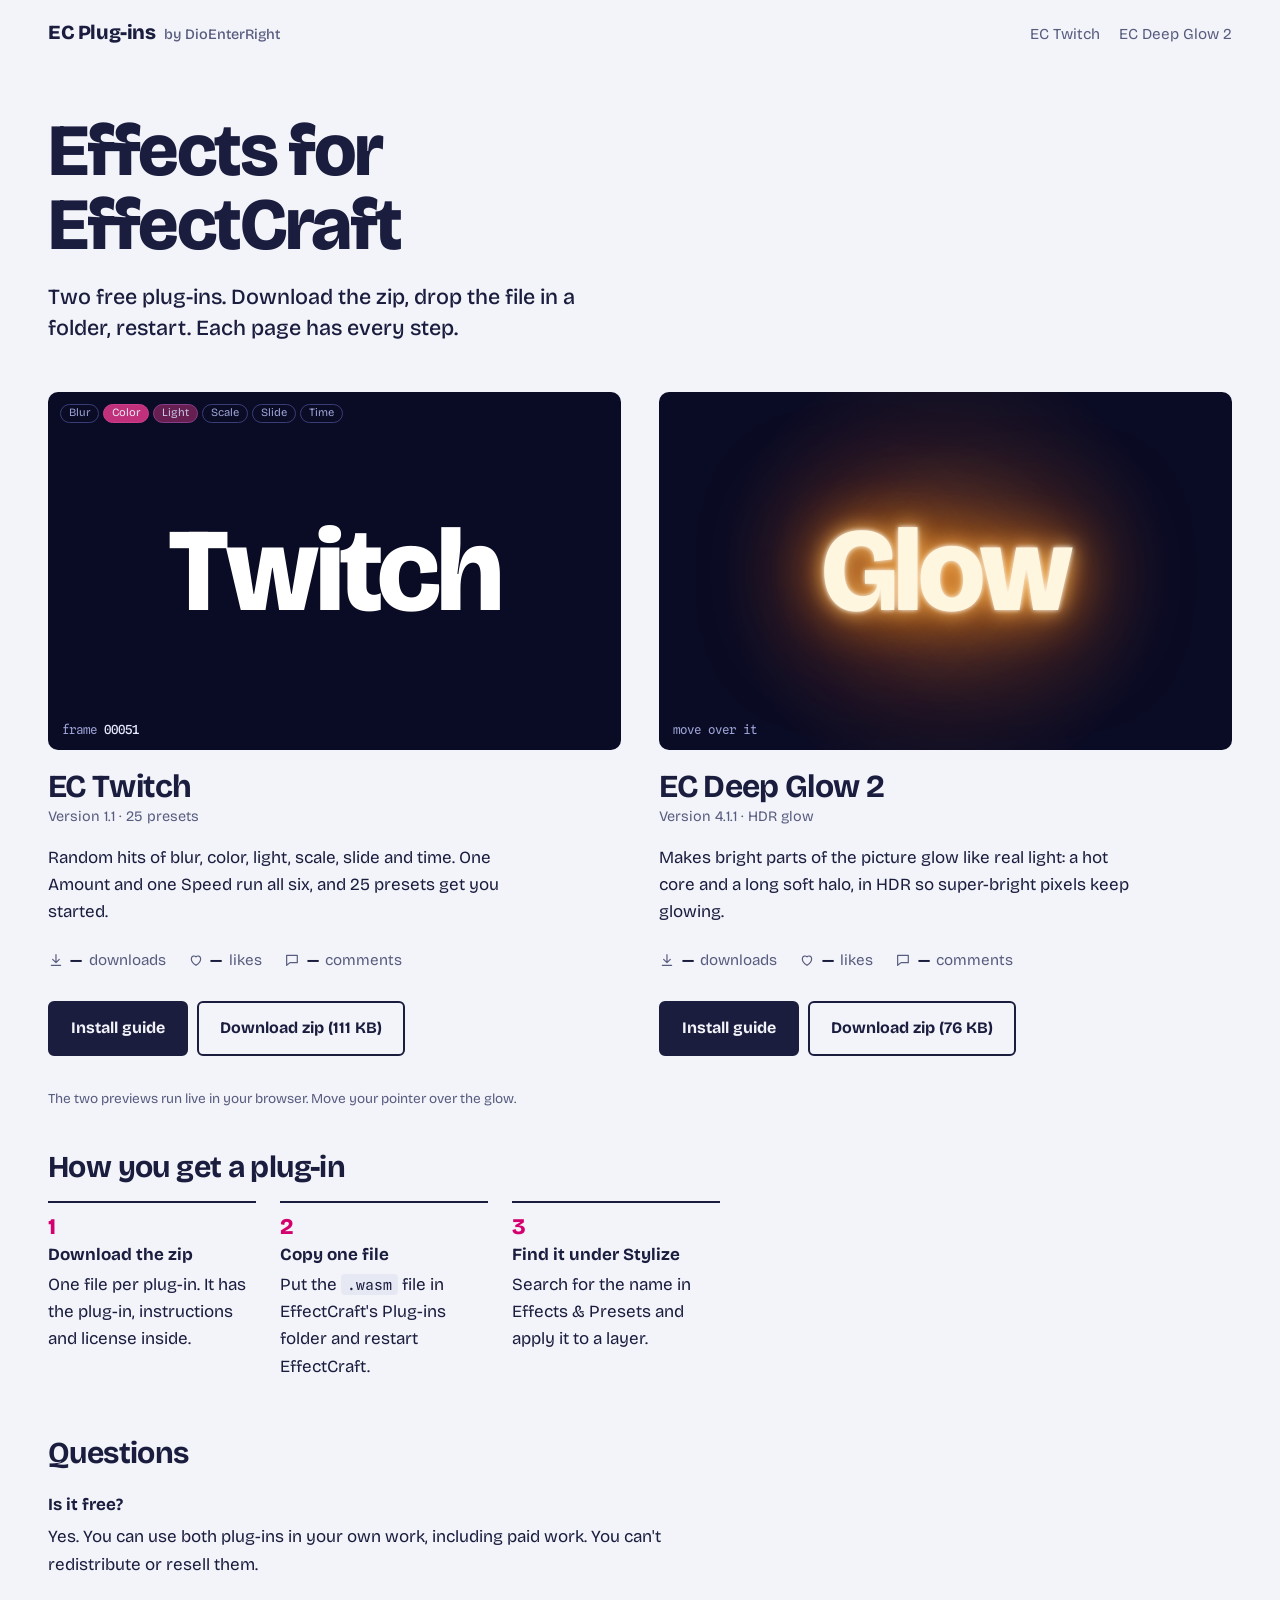
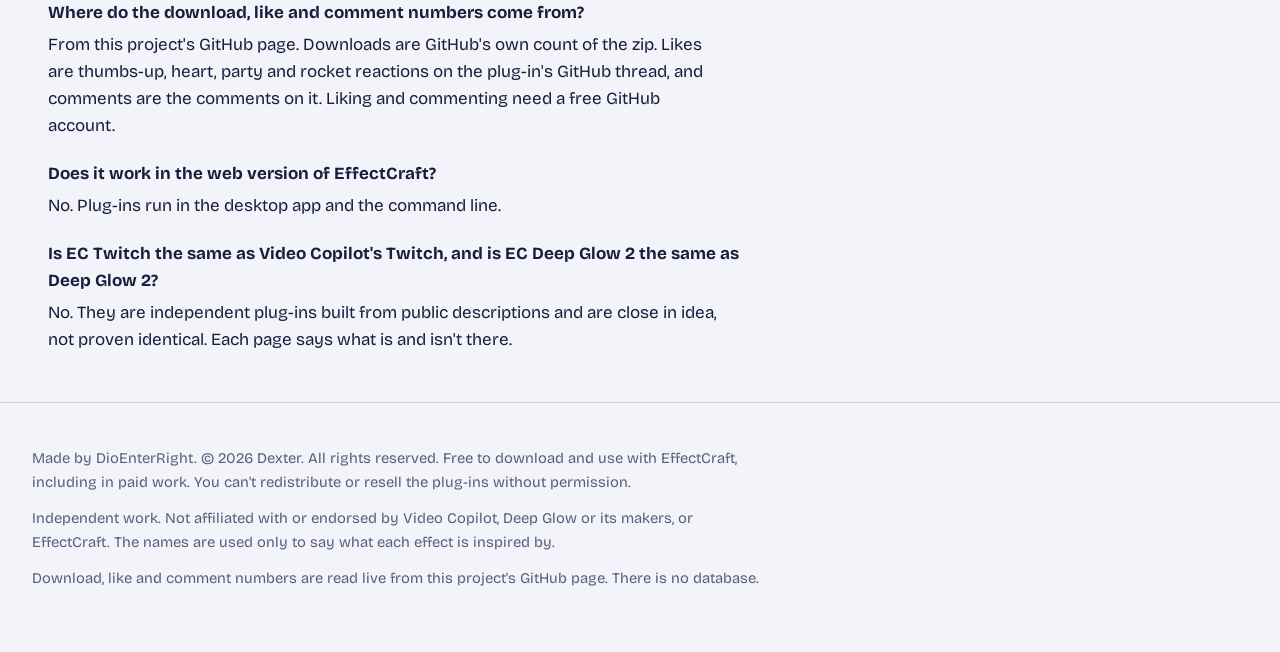
==== index.html @ 31877b40 "Change author name" ====
<!doctype html>
<html lang="en">
<head>
<meta charset="utf-8">
<meta name="viewport" content="width=device-width, initial-scale=1">
<title>EC Plug-ins: free effects for EffectCraft</title>
<meta name="description" content="Free EffectCraft plug-ins by DioEnterRight: EC Twitch (random twitch effects with 25 presets) and EC Deep Glow 2 (HDR glow). Download, install guide, likes and comments.">
<meta name="color-scheme" content="light dark">
<link rel="icon" href="data:image/svg+xml,%3Csvg xmlns='http://www.w3.org/2000/svg' viewBox='0 0 32 32'%3E%3Crect width='32' height='32' rx='6' fill='%231B1D3F'/%3E%3Ccircle cx='16' cy='16' r='9' fill='%23FFB347' opacity='.35'/%3E%3Ccircle cx='16' cy='16' r='4.5' fill='%23FFF6E0'/%3E%3C/svg%3E">
<link rel="preconnect" href="https://fonts.googleapis.com">
<link rel="preconnect" href="https://fonts.gstatic.com" crossorigin>
<link rel="stylesheet" href="https://fonts.googleapis.com/css2?family=Bricolage+Grotesque:opsz,wdth,wght@12..96,75..100,400..800&family=Spline+Sans+Mono:wght@400;500&display=swap">
<link rel="stylesheet" href="assets/store.css">
</head>
<body>
<a class="skip" href="#main">Skip to the content</a>
<header class="bar">
  <a class="brand" href="./">EC Plug-ins<small>by DioEnterRight</small></a>
  <nav aria-label="Plug-ins"><a href="twitch/">EC Twitch</a><a href="deep-glow-2/">EC Deep Glow 2</a></nav>
</header>
<main id="main">
<div class="intro">
  <h1>Effects for EffectCraft</h1>
  <p>Two free plug-ins. Download the zip, drop the file in a folder, restart. Each page has every step.</p>
</div>
<div class="shelf">
<article class="tile" data-accent="twitch">
  <a class="stage" data-live="twitch" href="twitch/" aria-label="Open the EC Twitch page">
    <p class="word" aria-hidden="true"><span>Twitch</span></p>
    <ul class="pills" aria-hidden="true"><li>Blur</li><li>Color</li><li>Light</li><li>Scale</li><li>Slide</li><li>Time</li></ul>
    <p class="cap" aria-hidden="true">frame <b data-frame>00000</b></p>
  </a>
  <div>
    <h2><a href="twitch/">EC Twitch</a></h2>
    <p class="meta">Version 1.1 · 25 presets</p>
  </div>
  <p class="tag">Random hits of blur, color, light, scale, slide and time. One Amount and one Speed run all six, and 25 presets get you started.</p>
  <ul class="stats" aria-label="EC Twitch numbers from GitHub"><li><svg viewBox="0 0 24 24" aria-hidden="true"><path d="M12 4v11M7 11l5 5 5-5M5 20h14"/></svg><b data-stat="downloads" data-product="twitch">—</b> downloads</li><li><svg viewBox="0 0 24 24" aria-hidden="true"><path d="M12 20s-7-4.4-7-10a4 4 0 0 1 7-2.6A4 4 0 0 1 19 10c0 5.6-7 10-7 10z"/></svg><b data-stat="likes" data-product="twitch">—</b> likes</li><li><svg viewBox="0 0 24 24" aria-hidden="true"><path d="M4 5h16v11H9l-5 4z"/></svg><b data-stat="comments" data-product="twitch">—</b> comments</li></ul>
  <div class="row">
    <a class="btn" href="twitch/">Install guide</a>
    <a class="btn ghost" data-dl="twitch" href="downloads/EC_Twitch_v1.1.zip" download>Download zip (111 KB)</a>
  </div>
</article>
<article class="tile" data-accent="dg">
  <a class="stage glow" data-live="glow" href="deep-glow-2/" aria-label="Open the EC Deep Glow 2 page">
    <p class="word" aria-hidden="true"><span>Glow</span></p>
    <p class="cap" aria-hidden="true">move over it</p>
  </a>
  <div>
    <h2><a href="deep-glow-2/">EC Deep Glow 2</a></h2>
    <p class="meta">Version 4.1.1 · HDR glow</p>
  </div>
  <p class="tag">Makes bright parts of the picture glow like real light: a hot core and a long soft halo, in HDR so super-bright pixels keep glowing.</p>
  <ul class="stats" aria-label="EC Deep Glow 2 numbers from GitHub"><li><svg viewBox="0 0 24 24" aria-hidden="true"><path d="M12 4v11M7 11l5 5 5-5M5 20h14"/></svg><b data-stat="downloads" data-product="deep-glow-2">—</b> downloads</li><li><svg viewBox="0 0 24 24" aria-hidden="true"><path d="M12 20s-7-4.4-7-10a4 4 0 0 1 7-2.6A4 4 0 0 1 19 10c0 5.6-7 10-7 10z"/></svg><b data-stat="likes" data-product="deep-glow-2">—</b> likes</li><li><svg viewBox="0 0 24 24" aria-hidden="true"><path d="M4 5h16v11H9l-5 4z"/></svg><b data-stat="comments" data-product="deep-glow-2">—</b> comments</li></ul>
  <div class="row">
    <a class="btn" href="deep-glow-2/">Install guide</a>
    <a class="btn ghost" data-dl="deep-glow-2" href="downloads/EC_Deep_Glow_2_v4.1.1.zip" download>Download zip (76 KB)</a>
  </div>
</article>
</div>
<p class="meta" data-live-note style="max-width:76rem;margin:0 auto;padding:0 16px;color:var(--muted);font-size:.85rem">The two previews run live in your browser. Move your pointer over the glow.</p>

<section class="strip" aria-labelledby="how-h">
  <h2 id="how-h">How you get a plug-in</h2>
  <ol class="three">
    <li><b>Download the zip</b>One file per plug-in. It has the plug-in, instructions and license inside.</li>
    <li><b>Copy one file</b>Put the <code>.wasm</code> file in EffectCraft's Plug-ins folder and restart EffectCraft.</li>
    <li><b>Find it under Stylize</b>Search for the name in Effects &amp; Presets and apply it to a layer.</li>
  </ol>
</section>

<section class="faq" aria-labelledby="faq-h">
  <h2 id="faq-h">Questions</h2>
  <dl>
    <dt>Is it free?</dt>
    <dd>Yes. You can use both plug-ins in your own work, including paid work. You can't redistribute or resell them.</dd>
    <dt>Where do the download, like and comment numbers come from?</dt>
    <dd>From this project's GitHub page. Downloads are GitHub's own count of the zip. Likes are thumbs-up, heart, party and rocket reactions on the plug-in's GitHub thread, and comments are the comments on it. Liking and commenting need a free GitHub account.</dd>
    <dt>Does it work in the web version of EffectCraft?</dt>
    <dd>No. Plug-ins run in the desktop app and the command line.</dd>
    <dt>Is EC Twitch the same as Video Copilot's Twitch, and is EC Deep Glow 2 the same as Deep Glow 2?</dt>
    <dd>No. They are independent plug-ins built from public descriptions and are close in idea, not proven identical. Each page says what is and isn't there.</dd>
  </dl>
</section>
</main>
<footer>
  <div class="in">
    <p>Made by DioEnterRight. © 2026 Dexter. All rights reserved. Free to download and use with EffectCraft, including in paid work. You can't redistribute or resell the plug-ins without permission.</p>
    <p>Independent work. Not affiliated with or endorsed by Video Copilot, Deep Glow or its makers, or EffectCraft. The names are used only to say what each effect is inspired by.</p>
    <p>Download, like and comment numbers are read live from this project's GitHub page. There is no database.</p>
  </div>
</footer>
<script src="assets/config.js"></script>
<script src="assets/store.js"></script>
</body>
</html>
---- assets/store.css ----
:root{
  --paper:#F3F4F9; --panel:#E6E9F3; --ink:#1B1D3F; --muted:#585C7F; --line:#C9CEE3;
  --mag:#D4006F; --cyan:#0089C7; --amb:#A34700; --link:#0A5EA8; --btn-ink:#F3F4F9;
  --stage:#0A0B24; --stage-ink:#F6F7FF;
  --sans:"Bricolage Grotesque","Segoe UI Variable Display","Segoe UI",system-ui,-apple-system,"Helvetica Neue",Arial,sans-serif;
  --mono:"Spline Sans Mono",ui-monospace,"Cascadia Mono",Consolas,Menlo,monospace;
  color-scheme:light;
}
@media (prefers-color-scheme:dark){
  :root{--paper:#15173A; --panel:#1E2150; --ink:#E9EBFA; --muted:#A5AAD3; --line:#34386C;
    --mag:#FF5AA8; --cyan:#52C4FF; --amb:#FFB347; --link:#86D3FF; --btn-ink:#15173A; --stage:#090A20; color-scheme:dark;}
}
[data-accent=twitch]{--acc:var(--mag)}
[data-accent=dg]{--acc:var(--amb)}
*{box-sizing:border-box}
html{scroll-behavior:smooth;scroll-padding-top:4.5rem}
@media (prefers-reduced-motion:reduce){html{scroll-behavior:auto}}
body{margin:0;background:var(--paper);color:var(--ink);font-family:var(--sans);font-size:clamp(1rem,.96rem + .2vw,1.0625rem);line-height:1.6;-webkit-text-size-adjust:100%}
a{color:var(--link);text-underline-offset:.18em}
a:hover{color:var(--acc,var(--mag))}
:focus-visible{outline:3px solid var(--acc,var(--mag));outline-offset:3px;border-radius:3px}
.skip{position:absolute;left:1rem;top:-4rem;background:var(--ink);color:var(--paper);padding:.6rem 1rem;border-radius:6px;z-index:20}
.skip:focus{top:1rem}
code,.pn{font-family:var(--mono)}
code{font-size:.86em;background:var(--panel);padding:.12em .4em;border-radius:4px;overflow-wrap:anywhere}

/* top bar */
.bar{max-width:76rem;margin:0 auto;padding:1rem 16px;display:flex;align-items:baseline;justify-content:space-between;gap:1rem;flex-wrap:wrap}
.brand{font-weight:800;font-size:1.25rem;letter-spacing:-.02em;color:var(--ink);text-decoration:none}
.brand small{font-weight:500;font-size:.9rem;color:var(--muted);letter-spacing:0;margin-left:.5rem}
.bar nav{display:flex;gap:1.2rem;font-size:.95rem}
.bar nav a{color:var(--muted);text-decoration:none}
.bar nav a:hover{color:var(--ink)}
.bar nav a[aria-current=page]{color:var(--ink);font-weight:600}

/* buttons */
.btn{display:inline-block;background:var(--ink);color:var(--btn-ink);padding:.8rem 1.3rem;border-radius:6px;font-weight:700;text-decoration:none;font-size:1rem;border:2px solid var(--ink);text-align:center}
.btn:hover{background:var(--acc,var(--mag));border-color:var(--acc,var(--mag));color:#fff}
[data-accent=dg] .btn:hover{color:#1A1000}
.btn.ghost{background:transparent;color:var(--ink)}
.btn.ghost:hover{background:var(--panel);color:var(--ink);border-color:var(--ink)}
.btn.sm{padding:.45rem .9rem;font-size:.92rem}
.copy{font:inherit;font-size:.85rem;background:transparent;color:var(--link);border:1px solid var(--line);border-radius:6px;padding:.3rem .7rem;cursor:pointer;flex:none}
.copy:hover{border-color:var(--acc,var(--mag));color:var(--acc,var(--mag))}
.copy[data-done=true]{background:var(--ink);color:var(--btn-ink);border-color:var(--ink)}

/* stats */
.stats{list-style:none;display:flex;flex-wrap:wrap;gap:.4rem 1.4rem;padding:0;margin:0;color:var(--muted);font-size:.95rem}
.stats li{display:flex;align-items:center;gap:.4rem}
.stats svg{width:1.05em;height:1.05em;flex:none;fill:none;stroke:currentColor;stroke-width:1.8;stroke-linecap:round;stroke-linejoin:round}
.stats b{color:var(--ink);font-weight:700;font-variant-numeric:tabular-nums;min-width:1ch}

/* stage (live preview, always dark like a monitor) */
.stage{container-type:inline-size;position:relative;display:grid;place-items:center;aspect-ratio:16/10;background:var(--stage);color:var(--stage-ink);border-radius:10px;overflow:hidden;text-decoration:none;isolation:isolate}
.stage .word{font-weight:800;font-size:clamp(2.6rem,23cqw,7.4rem);line-height:1;letter-spacing:-.035em;margin:0;position:relative;z-index:1}
.stage .word span{display:inline-block;will-change:transform,filter;transform-origin:50% 60%}
.stage .cap{position:absolute;left:14px;bottom:10px;font-family:var(--mono);font-size:.78rem;color:#9EA3D6;z-index:2;margin:0}
.stage .cap b{font-weight:500;color:#E7E9FF}
.stage .pills{position:absolute;left:12px;right:12px;top:12px;display:flex;flex-wrap:wrap;gap:.25rem;justify-content:flex-start;margin:0;padding:0;list-style:none;z-index:2}
.stage .pills li{--on:0;font-size:.7rem;line-height:1.5;padding:0 .5rem;margin:0;border-radius:999px;border:1px solid #3A3E78;color:#9EA3D6;
  background:color-mix(in srgb,#FF3D9A calc(var(--on) * 100%),transparent);border-color:color-mix(in srgb,#FF3D9A calc(var(--on) * 100%),#3A3E78);color:color-mix(in srgb,#fff calc(var(--on) * 100%),#9EA3D6)}
.stage.glow{--g:.8;--px:50%;--py:50%}
.stage.glow::before{content:"";position:absolute;inset:0;z-index:0;background:radial-gradient(circle at var(--px) var(--py),rgba(255,170,60,calc(.30 * var(--g))),rgba(255,120,30,calc(.10 * var(--g))) 38%,transparent 66%)}
.stage.glow .word{color:#FFF6E0;text-shadow:0 0 calc(var(--g) * 6px) #fff,0 0 calc(var(--g) * 22px) #FFC060,0 0 calc(var(--g) * 60px) #FF8A1E,0 0 calc(var(--g) * 130px) #FF6A00}

/* store home */
.intro{max-width:76rem;margin:0 auto;padding:clamp(1.5rem,4vw,3.5rem) 16px 1.5rem}
.intro h1{margin:0;font-weight:800;font-size:clamp(2.2rem,1.2rem + 4.5vw,4.6rem);line-height:1;letter-spacing:-.035em;max-width:14ch}
.intro p{font-size:clamp(1.1rem,1rem + .5vw,1.35rem);line-height:1.45;max-width:34rem;margin:1.2rem 0 0;font-weight:500}
.shelf{max-width:76rem;margin:0 auto;padding:1.5rem 16px 2rem;display:grid;grid-template-columns:repeat(2,minmax(0,1fr));gap:clamp(1.2rem,3vw,2.5rem)}
.tile{display:flex;flex-direction:column;gap:1rem}
.tile h2{margin:.2rem 0 0;font-size:clamp(1.5rem,1.2rem + 1vw,2rem);line-height:1.1;letter-spacing:-.02em}
.tile h2 a{color:var(--ink);text-decoration:none}
.tile h2 a:hover{color:var(--acc)}
.tile .tag{margin:0;max-width:30rem}
.tile .row{display:flex;flex-wrap:wrap;gap:.6rem;margin-top:.4rem}
.tile .meta{color:var(--muted);font-size:.9rem;margin:0}
.strip{max-width:76rem;margin:0 auto;padding:2.5rem 16px 1rem}
.strip h2,.faq h2{font-size:clamp(1.4rem,1.1rem + 1.2vw,1.9rem);letter-spacing:-.02em;margin:0 0 1rem}
.three{list-style:none;counter-reset:s;display:grid;grid-template-columns:repeat(3,minmax(0,1fr));gap:1.5rem;padding:0;margin:0}
.three li{counter-increment:s;border-top:2px solid var(--ink);padding-top:.7rem;margin:0}
.three li::before{content:counter(s);font-weight:800;font-size:1.4rem;color:var(--mag);display:block;line-height:1.2}
.three b{display:block;margin-bottom:.2rem}
.faq{max-width:76rem;margin:0 auto;padding:2.5rem 16px 3rem}
.faq dl{max-width:46rem;margin:0}
.faq dt{font-weight:700;margin-top:1.3rem}
.faq dd{margin:.3rem 0 0;max-width:42rem}

/* product page */
.head{max-width:76rem;margin:0 auto;padding:.5rem 16px 1.5rem;display:grid;grid-template-columns:minmax(0,1.1fr) minmax(0,1fr);gap:clamp(1.5rem,4vw,3.5rem);align-items:center}
.head h1{margin:.3rem 0 0;font-weight:800;font-size:clamp(2.4rem,1.2rem + 4.5vw,4.4rem);line-height:1;letter-spacing:-.035em}
.head .back{font-size:.95rem;color:var(--muted);text-decoration:none}
.head .back:hover{color:var(--ink)}
.head .pitch{font-size:clamp(1.1rem,1rem + .5vw,1.3rem);line-height:1.45;margin:1rem 0 0;font-weight:500;max-width:32rem}
.buy{display:flex;flex-wrap:wrap;gap:.8rem 1.2rem;align-items:center;margin:1.4rem 0 0}
.buy .meta{color:var(--muted);font-size:.9rem}
.head .stats{margin-top:1.2rem}
.likebar{display:flex;flex-wrap:wrap;gap:.6rem;align-items:center;margin-top:1rem}
.likebar small{color:var(--muted);font-size:.85rem;flex-basis:100%}

.shell{max-width:76rem;margin:0 auto;padding:1rem 16px 4rem;display:grid;grid-template-columns:12.5rem minmax(0,1fr);gap:clamp(2rem,5vw,4.5rem)}
.rail{position:sticky;top:1.5rem;align-self:start;display:flex;flex-direction:column;font-size:.95rem}
.rail a{color:var(--muted);text-decoration:none;padding:.3rem 0 .3rem .9rem;border-left:2px solid var(--line)}
.rail a:hover{color:var(--ink)}
.rail a[aria-current=true]{color:var(--ink);border-left-color:var(--acc);font-weight:600}
main#main{min-width:0}
.shell>main{max-width:46rem}
section{padding-top:3.2rem}
section:first-child{padding-top:0}
h2{font-size:clamp(1.6rem,1.2rem + 1.6vw,2.25rem);line-height:1.15;letter-spacing:-.02em;margin:0 0 1rem;font-weight:700}
h3{font-size:1.1rem;margin:1.6rem 0 .4rem;font-weight:700}
p{margin:.8rem 0;max-width:42rem}
ul,ol{max-width:42rem}
li{margin:.4rem 0}
.steps{list-style:none;counter-reset:s;padding:0;margin:1.2rem 0}
.steps>li{counter-increment:s;position:relative;padding-left:2.6rem;margin:1.1rem 0}
.steps>li::before{content:counter(s);position:absolute;left:0;top:-.1rem;font-weight:800;font-size:1.5rem;line-height:1.3;color:var(--acc);width:2rem}
.callout{border-left:3px solid var(--cyan);background:var(--panel);padding:.8rem 1.1rem;border-radius:0 6px 6px 0;margin:1.2rem 0;max-width:42rem}
.callout.warn{border-left-color:var(--acc)}
.callout p{margin:.3rem 0}
.paths{display:grid;gap:.4rem;margin:1rem 0}
.os{display:grid;grid-template-columns:6rem minmax(0,1fr);align-items:start;gap:.2rem 1rem;padding:.7rem 0;border-top:1px solid var(--line)}
.os h3{margin:.25rem 0 0;font-size:1rem}
.pathrow{display:flex;gap:.6rem;align-items:flex-start}
.pathrow code{flex:1;font-size:.9rem;padding:.35rem .6rem}
.scroll{overflow-x:auto;margin:1rem 0;-webkit-overflow-scrolling:touch}
table{border-collapse:collapse;width:100%;font-size:.95rem}
th,td{text-align:left;vertical-align:top;padding:.6rem .8rem;border-bottom:1px solid var(--line)}
thead th{font-weight:700;border-bottom:2px solid var(--ink);white-space:nowrap}
tbody th[scope=row]{font-weight:600}
th.grp{font-size:1.1rem;font-weight:700;padding-top:1.6rem;border-bottom:2px solid var(--ink)}
.pn{font-size:.88rem;font-weight:500;white-space:nowrap}
.note{color:var(--muted);font-size:.88rem}
.ref td:nth-child(2),.ref td:nth-child(3){white-space:nowrap}
.ref td:nth-child(4){min-width:16rem}
.recipes td:nth-child(2){min-width:14rem}
details{border-top:1px solid var(--line);padding:.2rem 0}
details:last-of-type{border-bottom:1px solid var(--line)}
summary{cursor:pointer;font-weight:700;padding:.7rem 0;font-size:1.05rem}
summary:hover{color:var(--acc)}
dl.faq-list dt{font-weight:700;margin-top:1.4rem}
dl.faq-list dd{margin:.3rem 0 0;max-width:42rem}

/* comments */
.clist{list-style:none;padding:0;margin:1.2rem 0;max-width:42rem}
.clist li{display:grid;grid-template-columns:2.4rem minmax(0,1fr);gap:.2rem .8rem;padding:1rem 0;border-top:1px solid var(--line);margin:0}
.clist img{width:2.4rem;height:2.4rem;border-radius:50%;background:var(--panel)}
.clist .who{font-weight:700;font-size:.95rem}
.clist .who a{color:var(--ink);text-decoration:none}
.clist .who a:hover{color:var(--acc);text-decoration:underline}
.clist time{color:var(--muted);font-weight:400;margin-left:.5rem;font-size:.85rem}
.clist .body{white-space:pre-wrap;overflow-wrap:anywhere;margin:.2rem 0 0;grid-column:2}
.cstate{color:var(--muted)}
.cbtns{display:flex;flex-wrap:wrap;gap:.6rem;margin-top:1rem}
#utter{max-width:42rem;margin-top:1.4rem}

footer{border-top:1px solid var(--line);padding:2rem 16px 3rem;color:var(--muted);font-size:.92rem}
footer .in{max-width:76rem;margin:0 auto}
footer p{max-width:46rem}
.sha{font-family:var(--mono);font-size:.78rem;overflow-wrap:anywhere}

@media (max-width:900px){
  .shell{display:block}
  .rail{position:sticky;top:0;z-index:5;flex-direction:row;overflow-x:auto;gap:.2rem;background:var(--paper);margin:0 -16px 1.6rem;padding:.4rem 16px;border-bottom:1px solid var(--line);white-space:nowrap;scrollbar-width:thin}
  .rail a{border-left:0;border-bottom:2px solid transparent;padding:.4rem .6rem}
  .rail a[aria-current=true]{border-bottom-color:var(--acc)}
  html{scroll-padding-top:5rem}
  .head{grid-template-columns:1fr}
  .head .stage{order:-1}
  .shelf{grid-template-columns:1fr}
  .three{grid-template-columns:1fr}
}
@media (max-width:560px){
  .os{grid-template-columns:1fr}
  .tile .row .btn,.buy .btn{width:100%}
  table.presets,table.presets tbody,table.presets tr,table.presets th,table.presets td{display:block}
  table.presets thead{position:absolute;left:-9999px}
  table.presets tr{padding:.7rem 0;border-bottom:1px solid var(--line)}
  table.presets th,table.presets td{border:0;padding:.1rem 0}
  table.presets th.grp{padding:1.6rem 0 .4rem;border-bottom:2px solid var(--ink)}
  table.presets tbody tr:has(th.grp){padding:0;border:0}
  table.presets td:last-child{color:var(--muted);font-size:.88rem}
  table.presets td:last-child::before{content:"Operators: "}
  .pn{white-space:normal}
  .ref{font-size:.9rem}
}
@media (prefers-reduced-motion:no-preference){
  .btn,.copy,a,summary{transition:background-color .15s,color .15s,border-color .15s}
}
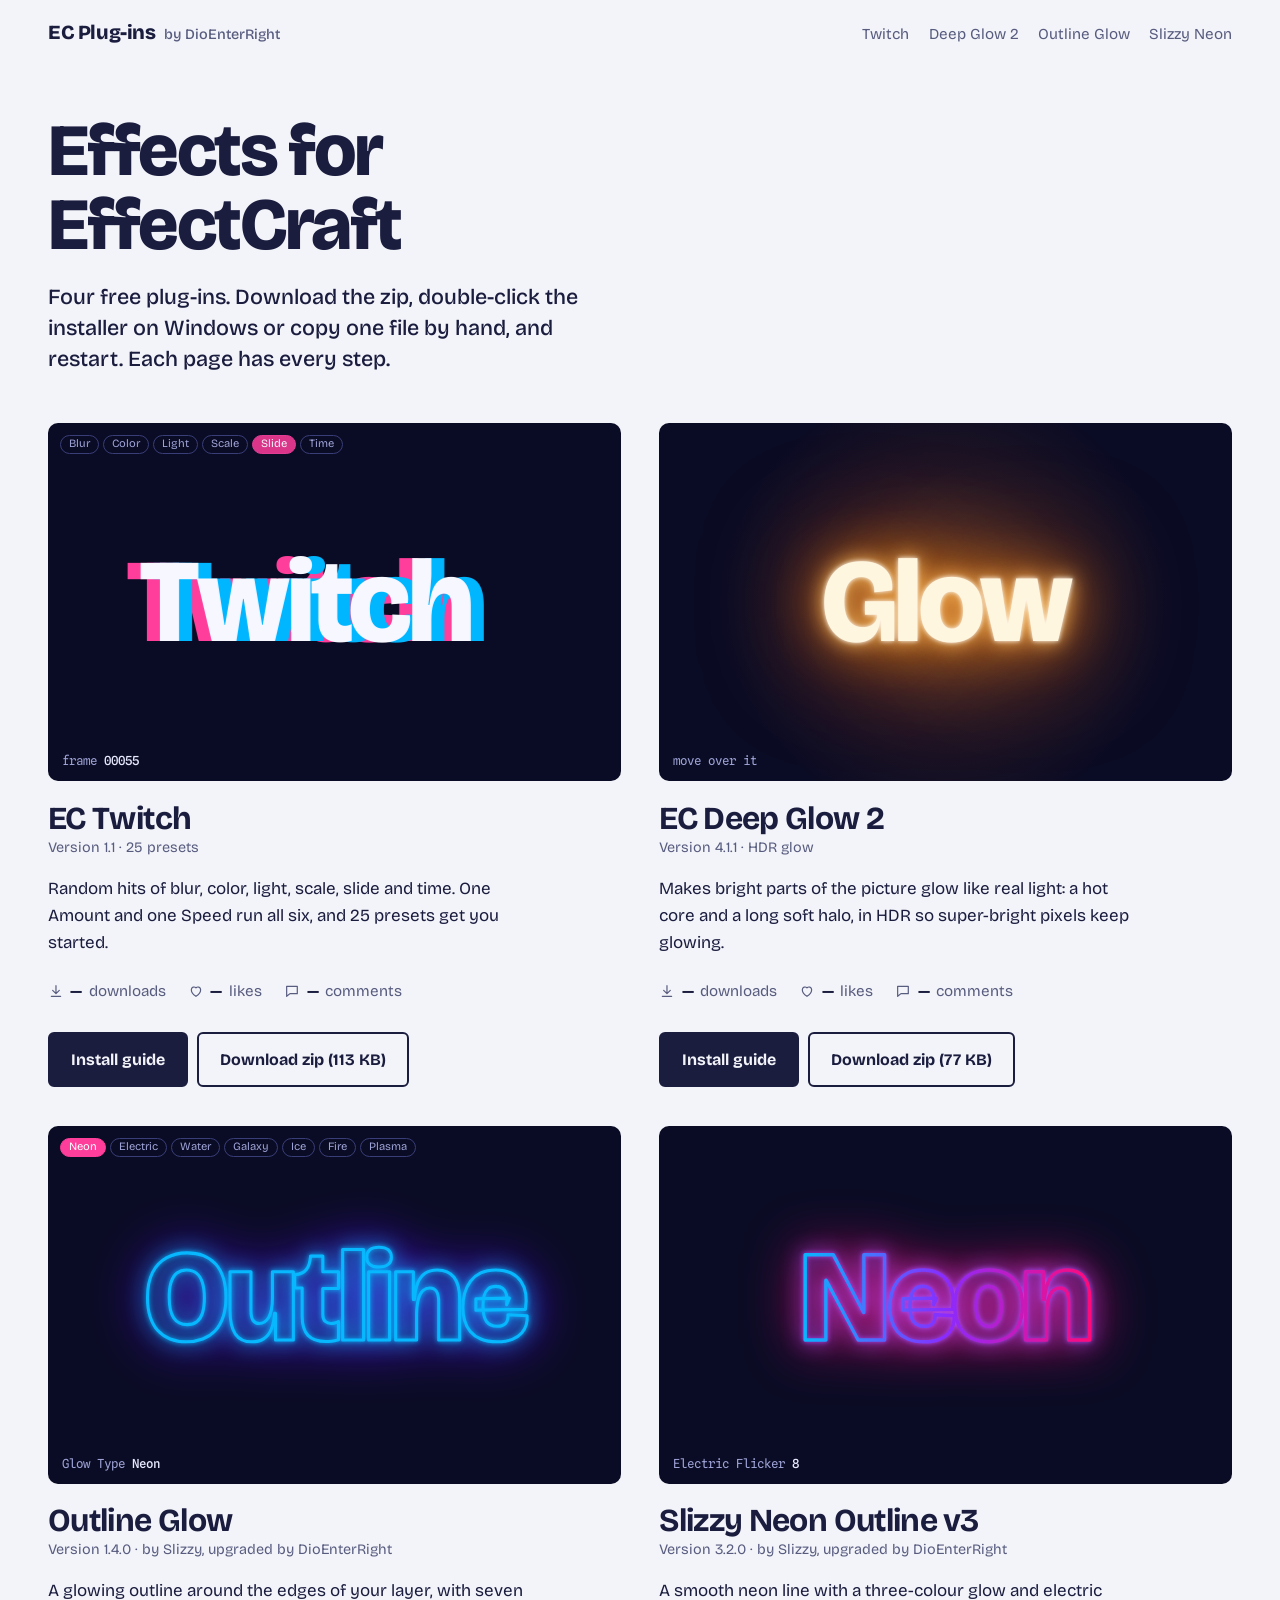
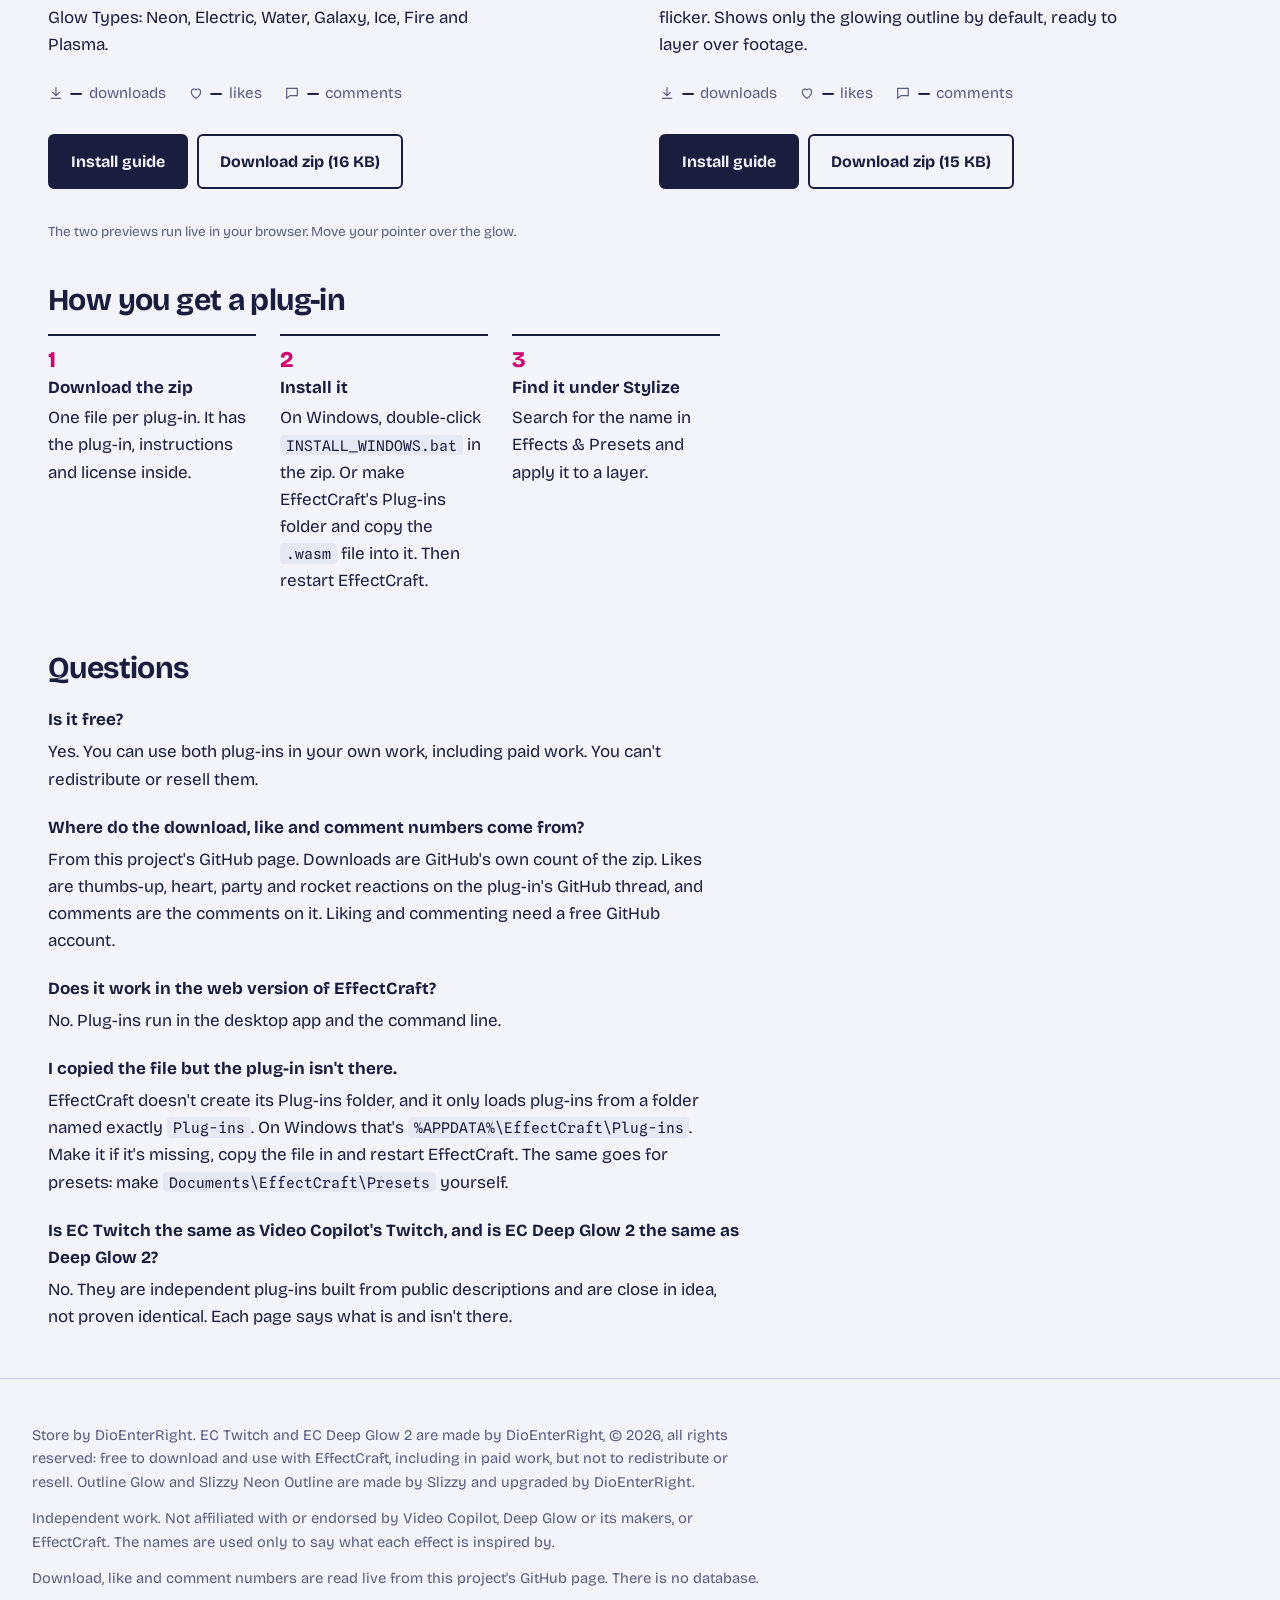
==== commit dc9e895d: "Store v4" ====
--- a/index.html
+++ b/index.html
@@ -16,12 +16,12 @@
 <a class="skip" href="#main">Skip to the content</a>
 <header class="bar">
   <a class="brand" href="./">EC Plug-ins<small>by DioEnterRight</small></a>
-  <nav aria-label="Plug-ins"><a href="twitch/">EC Twitch</a><a href="deep-glow-2/">EC Deep Glow 2</a></nav>
+  <nav aria-label="Plug-ins"><a href="twitch/">Twitch</a><a href="deep-glow-2/">Deep Glow 2</a><a href="outline-glow/">Outline Glow</a><a href="slizzy-neon/">Slizzy Neon</a></nav>
 </header>
 <main id="main">
 <div class="intro">
   <h1>Effects for EffectCraft</h1>
-  <p>Two free plug-ins. Download the zip, drop the file in a folder, restart. Each page has every step.</p>
+  <p>Four free plug-ins. Download the zip, double-click the installer on Windows or copy one file by hand, and restart. Each page has every step.</p>
 </div>
 <div class="shelf">
 <article class="tile" data-accent="twitch">
@@ -38,7 +38,7 @@
   <ul class="stats" aria-label="EC Twitch numbers from GitHub"><li><svg viewBox="0 0 24 24" aria-hidden="true"><path d="M12 4v11M7 11l5 5 5-5M5 20h14"/></svg><b data-stat="downloads" data-product="twitch">—</b> downloads</li><li><svg viewBox="0 0 24 24" aria-hidden="true"><path d="M12 20s-7-4.4-7-10a4 4 0 0 1 7-2.6A4 4 0 0 1 19 10c0 5.6-7 10-7 10z"/></svg><b data-stat="likes" data-product="twitch">—</b> likes</li><li><svg viewBox="0 0 24 24" aria-hidden="true"><path d="M4 5h16v11H9l-5 4z"/></svg><b data-stat="comments" data-product="twitch">—</b> comments</li></ul>
   <div class="row">
     <a class="btn" href="twitch/">Install guide</a>
-    <a class="btn ghost" data-dl="twitch" href="downloads/EC_Twitch_v1.1.zip" download>Download zip (111 KB)</a>
+    <a class="btn ghost" data-dl="twitch" href="downloads/EC_Twitch_v1.1.zip" download>Download zip (113 KB)</a>
   </div>
 </article>
 <article class="tile" data-accent="dg">
@@ -54,7 +54,40 @@
   <ul class="stats" aria-label="EC Deep Glow 2 numbers from GitHub"><li><svg viewBox="0 0 24 24" aria-hidden="true"><path d="M12 4v11M7 11l5 5 5-5M5 20h14"/></svg><b data-stat="downloads" data-product="deep-glow-2">—</b> downloads</li><li><svg viewBox="0 0 24 24" aria-hidden="true"><path d="M12 20s-7-4.4-7-10a4 4 0 0 1 7-2.6A4 4 0 0 1 19 10c0 5.6-7 10-7 10z"/></svg><b data-stat="likes" data-product="deep-glow-2">—</b> likes</li><li><svg viewBox="0 0 24 24" aria-hidden="true"><path d="M4 5h16v11H9l-5 4z"/></svg><b data-stat="comments" data-product="deep-glow-2">—</b> comments</li></ul>
   <div class="row">
     <a class="btn" href="deep-glow-2/">Install guide</a>
-    <a class="btn ghost" data-dl="deep-glow-2" href="downloads/EC_Deep_Glow_2_v4.1.1.zip" download>Download zip (76 KB)</a>
+    <a class="btn ghost" data-dl="deep-glow-2" href="downloads/EC_Deep_Glow_2_v4.1.1.zip" download>Download zip (77 KB)</a>
+  </div>
+</article>
+<article class="tile" data-accent="og">
+  <a class="stage og" data-live="og" href="outline-glow/" aria-label="Open the Outline Glow page">
+    <svg class="neon" viewBox="0 0 640 240" aria-hidden="true"><text x="320" y="165" text-anchor="middle">Outline</text></svg>
+    <ul class="pills" aria-hidden="true"><li>Neon</li><li>Electric</li><li>Water</li><li>Galaxy</li><li>Ice</li><li>Fire</li><li>Plasma</li></ul>
+    <p class="cap" aria-hidden="true">Glow Type <b data-type>Neon</b></p>
+  </a>
+  <div>
+    <h2><a href="outline-glow/">Outline Glow</a></h2>
+    <p class="meta">Version 1.4.0 · by Slizzy, upgraded by DioEnterRight</p>
+  </div>
+  <p class="tag">A glowing outline around the edges of your layer, with seven Glow Types: Neon, Electric, Water, Galaxy, Ice, Fire and Plasma.</p>
+  <ul class="stats" aria-label="Outline Glow numbers from GitHub"><li><svg viewBox="0 0 24 24" aria-hidden="true"><path d="M12 4v11M7 11l5 5 5-5M5 20h14"/></svg><b data-stat="downloads" data-product="outline-glow">—</b> downloads</li><li><svg viewBox="0 0 24 24" aria-hidden="true"><path d="M12 20s-7-4.4-7-10a4 4 0 0 1 7-2.6A4 4 0 0 1 19 10c0 5.6-7 10-7 10z"/></svg><b data-stat="likes" data-product="outline-glow">—</b> likes</li><li><svg viewBox="0 0 24 24" aria-hidden="true"><path d="M4 5h16v11H9l-5 4z"/></svg><b data-stat="comments" data-product="outline-glow">—</b> comments</li></ul>
+  <div class="row">
+    <a class="btn" href="outline-glow/">Install guide</a>
+    <a class="btn ghost" data-dl="outline-glow" href="downloads/Outline_Glow_v1.4.0.zip" download>Download zip (16 KB)</a>
+  </div>
+</article>
+<article class="tile" data-accent="sn">
+  <a class="stage sn" data-live="sn" href="slizzy-neon/" aria-label="Open the Slizzy Neon Outline page">
+    <svg class="neon" viewBox="0 0 640 240" aria-hidden="true"><defs><linearGradient id="sn-grad" x1="0" x2="1" y1="0" y2="0"><stop offset="0" stop-color="#05B8FF"/><stop offset=".5" stop-color="#8A2BFF"/><stop offset="1" stop-color="#FF0A7A"/></linearGradient></defs><text x="320" y="165" text-anchor="middle" stroke="url(#sn-grad)">Neon</text></svg>
+    <p class="cap" aria-hidden="true">Electric Flicker <b data-fl>8</b></p>
+  </a>
+  <div>
+    <h2><a href="slizzy-neon/">Slizzy Neon Outline v3</a></h2>
+    <p class="meta">Version 3.2.0 · by Slizzy, upgraded by DioEnterRight</p>
+  </div>
+  <p class="tag">A smooth neon line with a three-colour glow and electric flicker. Shows only the glowing outline by default, ready to layer over footage.</p>
+  <ul class="stats" aria-label="Slizzy Neon Outline v3 numbers from GitHub"><li><svg viewBox="0 0 24 24" aria-hidden="true"><path d="M12 4v11M7 11l5 5 5-5M5 20h14"/></svg><b data-stat="downloads" data-product="slizzy-neon">—</b> downloads</li><li><svg viewBox="0 0 24 24" aria-hidden="true"><path d="M12 20s-7-4.4-7-10a4 4 0 0 1 7-2.6A4 4 0 0 1 19 10c0 5.6-7 10-7 10z"/></svg><b data-stat="likes" data-product="slizzy-neon">—</b> likes</li><li><svg viewBox="0 0 24 24" aria-hidden="true"><path d="M4 5h16v11H9l-5 4z"/></svg><b data-stat="comments" data-product="slizzy-neon">—</b> comments</li></ul>
+  <div class="row">
+    <a class="btn" href="slizzy-neon/">Install guide</a>
+    <a class="btn ghost" data-dl="slizzy-neon" href="downloads/Slizzy_Neon_Outline_v3.2.0.zip" download>Download zip (15 KB)</a>
   </div>
 </article>
 </div>
@@ -64,7 +97,7 @@
   <h2 id="how-h">How you get a plug-in</h2>
   <ol class="three">
     <li><b>Download the zip</b>One file per plug-in. It has the plug-in, instructions and license inside.</li>
-    <li><b>Copy one file</b>Put the <code>.wasm</code> file in EffectCraft's Plug-ins folder and restart EffectCraft.</li>
+    <li><b>Install it</b>On Windows, double-click <code>INSTALL_WINDOWS.bat</code> in the zip. Or make EffectCraft's Plug-ins folder and copy the <code>.wasm</code> file into it. Then restart EffectCraft.</li>
     <li><b>Find it under Stylize</b>Search for the name in Effects &amp; Presets and apply it to a layer.</li>
   </ol>
 </section>
@@ -78,6 +111,8 @@
     <dd>From this project's GitHub page. Downloads are GitHub's own count of the zip. Likes are thumbs-up, heart, party and rocket reactions on the plug-in's GitHub thread, and comments are the comments on it. Liking and commenting need a free GitHub account.</dd>
     <dt>Does it work in the web version of EffectCraft?</dt>
     <dd>No. Plug-ins run in the desktop app and the command line.</dd>
+    <dt>I copied the file but the plug-in isn't there.</dt>
+    <dd>EffectCraft doesn't create its Plug-ins folder, and it only loads plug-ins from a folder named exactly <code>Plug-ins</code>. On Windows that's <code>%APPDATA%\EffectCraft\Plug-ins</code>. Make it if it's missing, copy the file in and restart EffectCraft. The same goes for presets: make <code>Documents\EffectCraft\Presets</code> yourself.</dd>
     <dt>Is EC Twitch the same as Video Copilot's Twitch, and is EC Deep Glow 2 the same as Deep Glow 2?</dt>
     <dd>No. They are independent plug-ins built from public descriptions and are close in idea, not proven identical. Each page says what is and isn't there.</dd>
   </dl>
@@ -85,7 +120,7 @@
 </main>
 <footer>
   <div class="in">
-    <p>Made by DioEnterRight. © 2026 Dexter. All rights reserved. Free to download and use with EffectCraft, including in paid work. You can't redistribute or resell the plug-ins without permission.</p>
+    <p>Store by DioEnterRight. EC Twitch and EC Deep Glow 2 are made by DioEnterRight, © 2026, all rights reserved: free to download and use with EffectCraft, including in paid work, but not to redistribute or resell. Outline Glow and Slizzy Neon Outline are made by Slizzy and upgraded by DioEnterRight.</p>
     <p>Independent work. Not affiliated with or endorsed by Video Copilot, Deep Glow or its makers, or EffectCraft. The names are used only to say what each effect is inspired by.</p>
     <p>Download, like and comment numbers are read live from this project's GitHub page. There is no database.</p>
   </div>
--- a/assets/store.css
+++ b/assets/store.css
@@ -13,6 +13,9 @@
 }
 [data-accent=twitch]{--acc:var(--mag)}
 [data-accent=dg]{--acc:var(--amb)}
+[data-accent=og]{--acc:var(--cyan)}
+[data-accent=sn]{--acc:#A23BFF}
+@media (prefers-color-scheme:dark){[data-accent=sn]{--acc:#C78BFF}}
 *{box-sizing:border-box}
 html{scroll-behavior:smooth;scroll-padding-top:4.5rem}
 @media (prefers-reduced-motion:reduce){html{scroll-behavior:auto}}
@@ -29,7 +32,7 @@
 .bar{max-width:76rem;margin:0 auto;padding:1rem 16px;display:flex;align-items:baseline;justify-content:space-between;gap:1rem;flex-wrap:wrap}
 .brand{font-weight:800;font-size:1.25rem;letter-spacing:-.02em;color:var(--ink);text-decoration:none}
 .brand small{font-weight:500;font-size:.9rem;color:var(--muted);letter-spacing:0;margin-left:.5rem}
-.bar nav{display:flex;gap:1.2rem;font-size:.95rem}
+.bar nav{display:flex;flex-wrap:wrap;gap:.3rem 1.2rem;font-size:.95rem}
 .bar nav a{color:var(--muted);text-decoration:none}
 .bar nav a:hover{color:var(--ink)}
 .bar nav a[aria-current=page]{color:var(--ink);font-weight:600}
@@ -64,6 +67,11 @@
 .stage.glow::before{content:"";position:absolute;inset:0;z-index:0;background:radial-gradient(circle at var(--px) var(--py),rgba(255,170,60,calc(.30 * var(--g))),rgba(255,120,30,calc(.10 * var(--g))) 38%,transparent 66%)}
 .stage.glow .word{color:#FFF6E0;text-shadow:0 0 calc(var(--g) * 6px) #fff,0 0 calc(var(--g) * 22px) #FFC060,0 0 calc(var(--g) * 60px) #FF8A1E,0 0 calc(var(--g) * 130px) #FF6A00}
 
+.stage svg.neon{position:relative;z-index:1;width:86%;height:auto;overflow:visible;--c:#08B8FF;--c2:#5A0DFF;--g:.85;--h:0deg;
+  filter:drop-shadow(0 0 calc(var(--g) * 3px) var(--c)) drop-shadow(0 0 calc(var(--g) * 12px) var(--c)) drop-shadow(0 0 calc(var(--g) * 30px) var(--c2)) hue-rotate(var(--h))}
+.stage svg.neon text{font-family:var(--sans);font-weight:800;font-size:168px;letter-spacing:-5px;fill:none;stroke:var(--c);stroke-width:4;stroke-linejoin:round}
+.stage.sn svg.neon{--c:#B04CFF;--c2:#FF0A7A}
+.stage.sn svg.neon text{stroke:url(#sn-grad);stroke-width:4.5}
 /* store home */
 .intro{max-width:76rem;margin:0 auto;padding:clamp(1.5rem,4vw,3.5rem) 16px 1.5rem}
 .intro h1{margin:0;font-weight:800;font-size:clamp(2.2rem,1.2rem + 4.5vw,4.6rem);line-height:1;letter-spacing:-.035em;max-width:14ch}
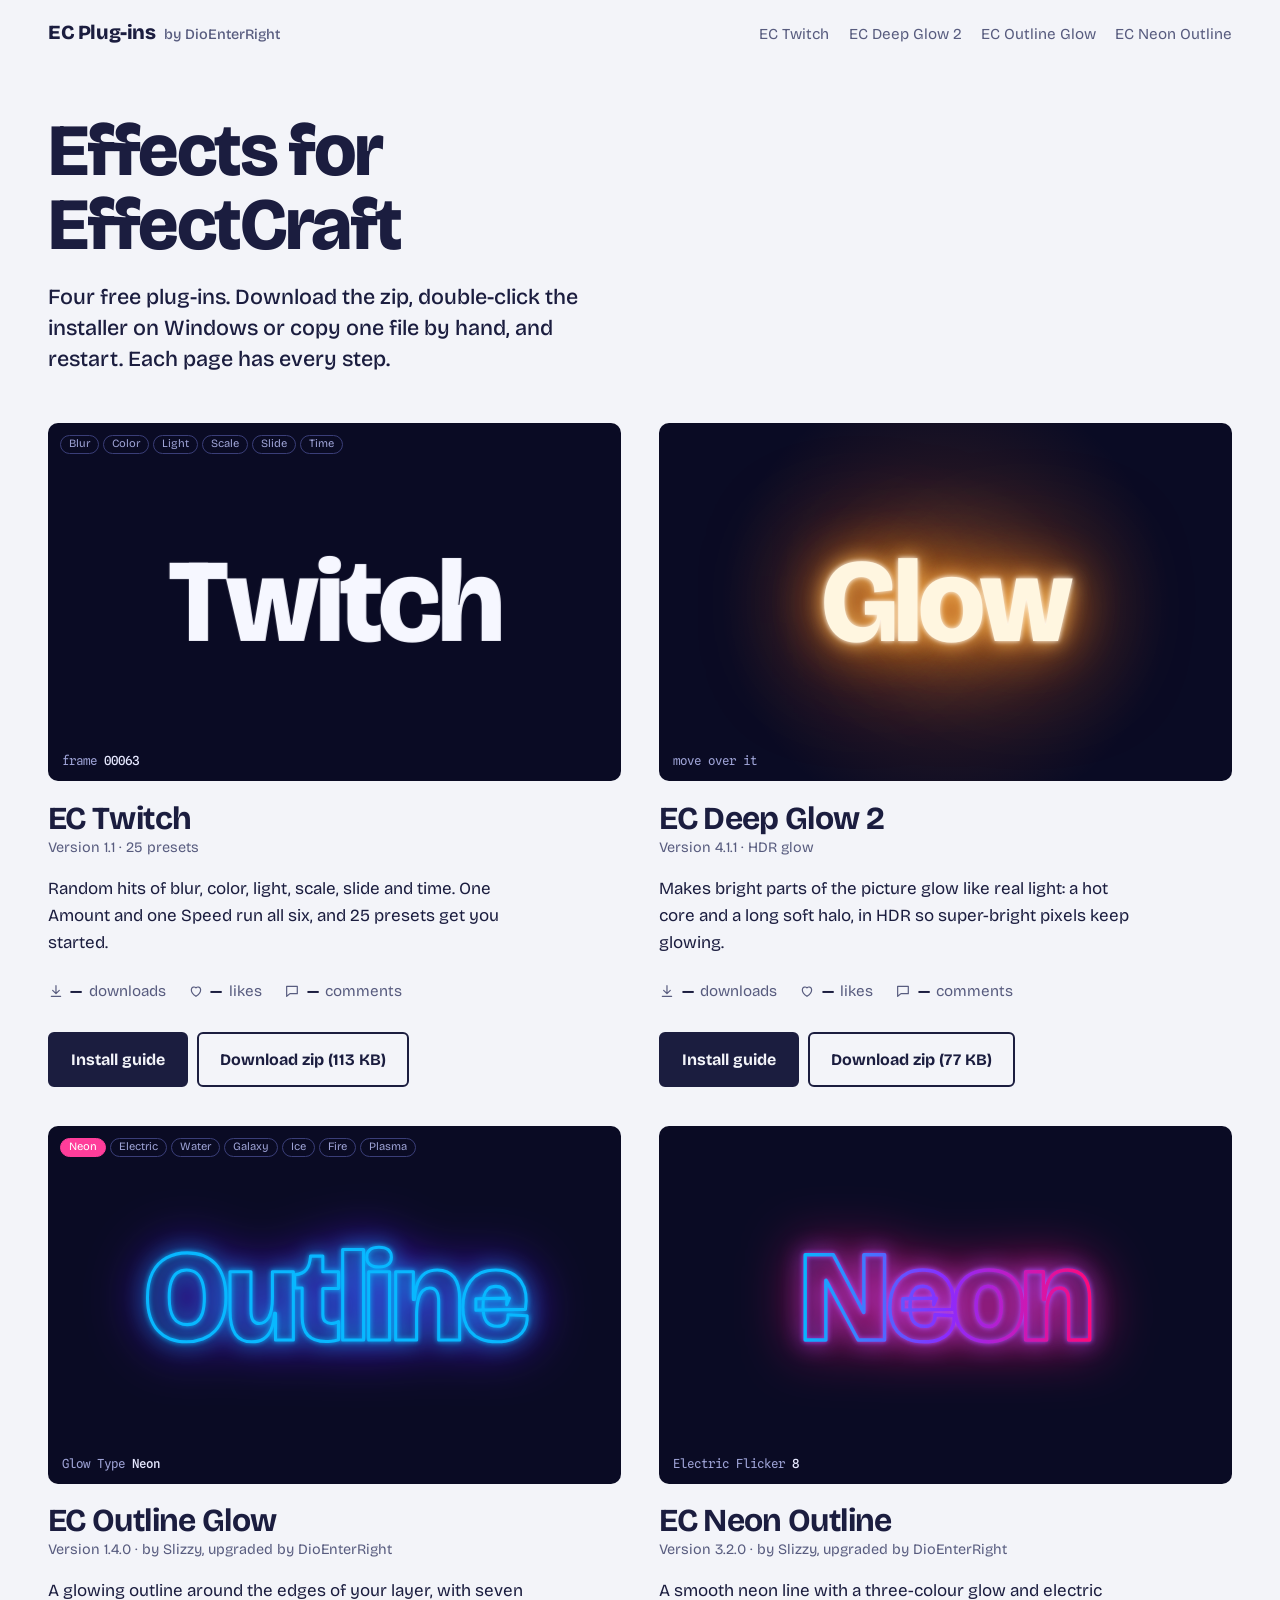
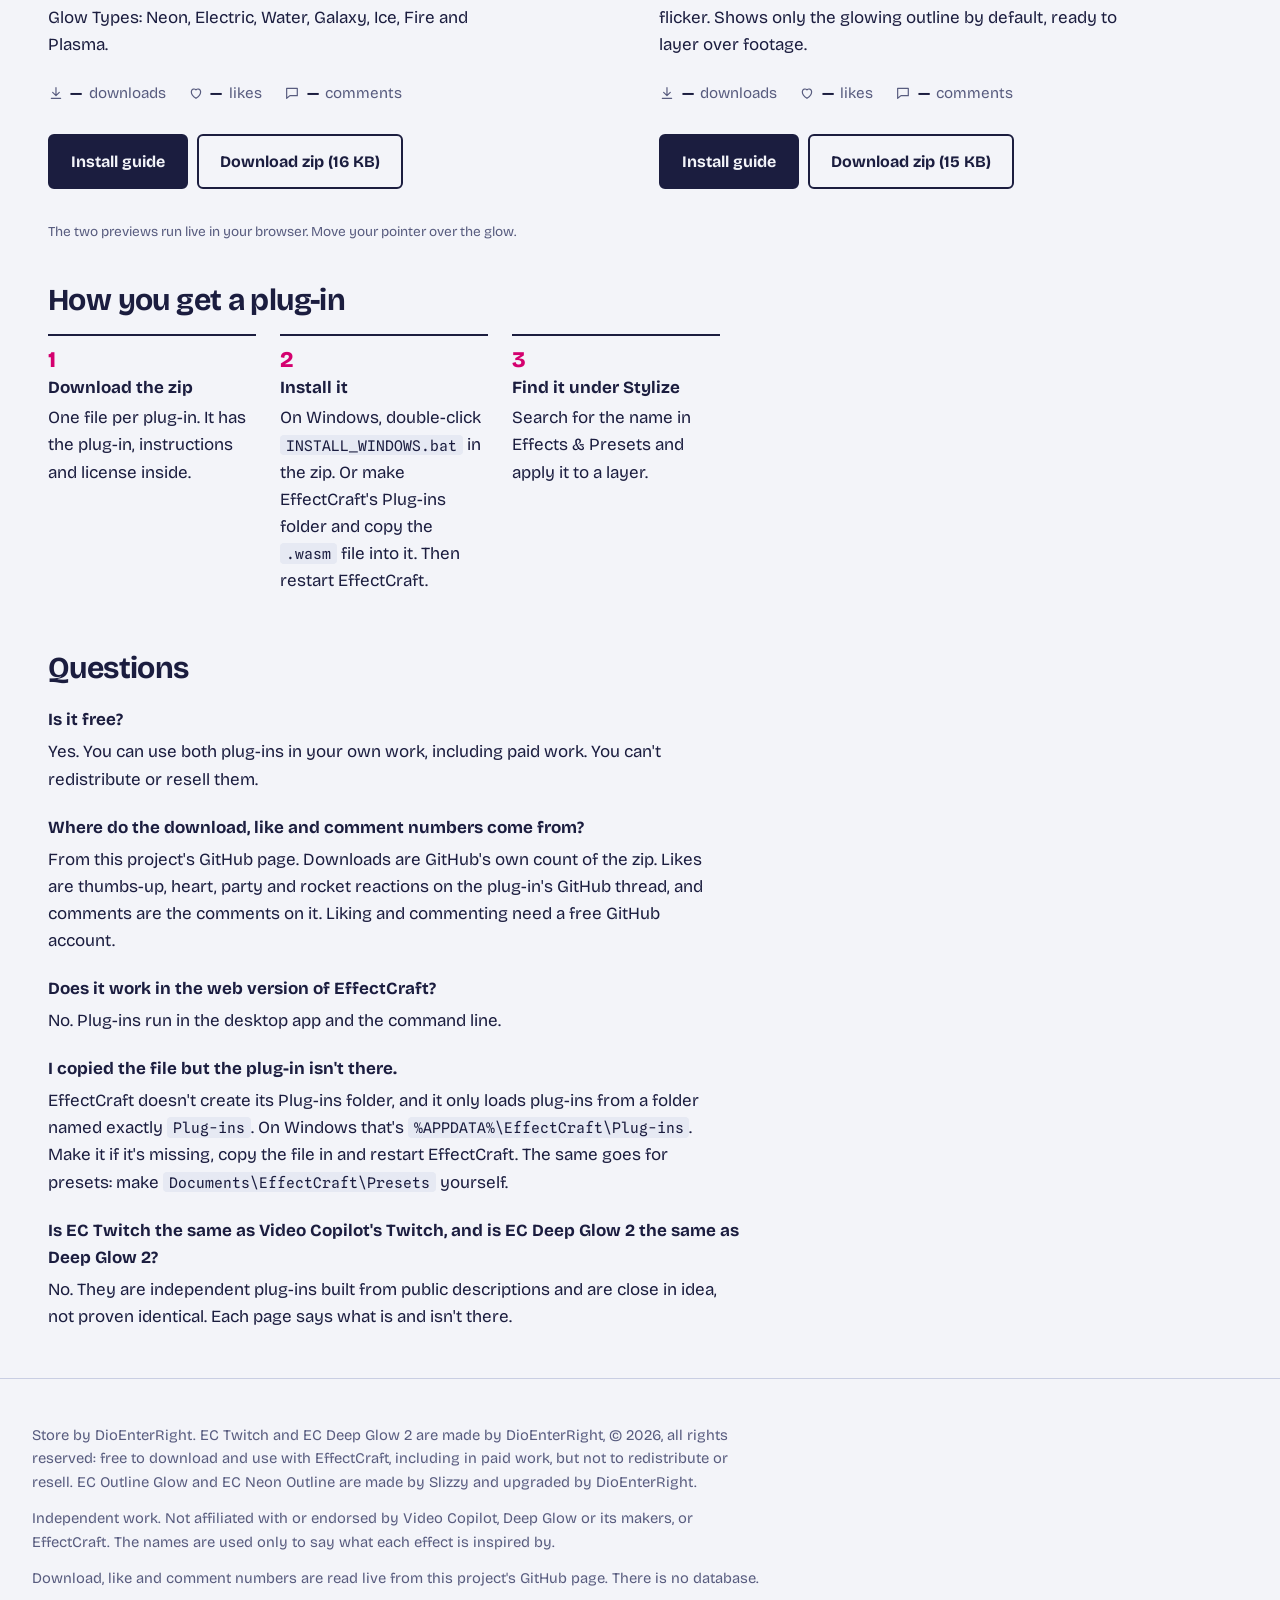
==== commit ee0bd304: "Add EC Outline Glow and EC Neon Outline" ====
--- a/index.html
+++ b/index.html
@@ -16,7 +16,7 @@
 <a class="skip" href="#main">Skip to the content</a>
 <header class="bar">
   <a class="brand" href="./">EC Plug-ins<small>by DioEnterRight</small></a>
-  <nav aria-label="Plug-ins"><a href="twitch/">Twitch</a><a href="deep-glow-2/">Deep Glow 2</a><a href="outline-glow/">Outline Glow</a><a href="slizzy-neon/">Slizzy Neon</a></nav>
+  <nav aria-label="Plug-ins"><a href="twitch/">EC Twitch</a><a href="deep-glow-2/">EC Deep Glow 2</a><a href="outline-glow/">EC Outline Glow</a><a href="neon-outline/">EC Neon Outline</a></nav>
 </header>
 <main id="main">
 <div class="intro">
@@ -58,36 +58,36 @@
   </div>
 </article>
 <article class="tile" data-accent="og">
-  <a class="stage og" data-live="og" href="outline-glow/" aria-label="Open the Outline Glow page">
+  <a class="stage og" data-live="og" href="outline-glow/" aria-label="Open the EC Outline Glow page">
     <svg class="neon" viewBox="0 0 640 240" aria-hidden="true"><text x="320" y="165" text-anchor="middle">Outline</text></svg>
     <ul class="pills" aria-hidden="true"><li>Neon</li><li>Electric</li><li>Water</li><li>Galaxy</li><li>Ice</li><li>Fire</li><li>Plasma</li></ul>
     <p class="cap" aria-hidden="true">Glow Type <b data-type>Neon</b></p>
   </a>
   <div>
-    <h2><a href="outline-glow/">Outline Glow</a></h2>
+    <h2><a href="outline-glow/">EC Outline Glow</a></h2>
     <p class="meta">Version 1.4.0 · by Slizzy, upgraded by DioEnterRight</p>
   </div>
   <p class="tag">A glowing outline around the edges of your layer, with seven Glow Types: Neon, Electric, Water, Galaxy, Ice, Fire and Plasma.</p>
-  <ul class="stats" aria-label="Outline Glow numbers from GitHub"><li><svg viewBox="0 0 24 24" aria-hidden="true"><path d="M12 4v11M7 11l5 5 5-5M5 20h14"/></svg><b data-stat="downloads" data-product="outline-glow">—</b> downloads</li><li><svg viewBox="0 0 24 24" aria-hidden="true"><path d="M12 20s-7-4.4-7-10a4 4 0 0 1 7-2.6A4 4 0 0 1 19 10c0 5.6-7 10-7 10z"/></svg><b data-stat="likes" data-product="outline-glow">—</b> likes</li><li><svg viewBox="0 0 24 24" aria-hidden="true"><path d="M4 5h16v11H9l-5 4z"/></svg><b data-stat="comments" data-product="outline-glow">—</b> comments</li></ul>
+  <ul class="stats" aria-label="EC Outline Glow numbers from GitHub"><li><svg viewBox="0 0 24 24" aria-hidden="true"><path d="M12 4v11M7 11l5 5 5-5M5 20h14"/></svg><b data-stat="downloads" data-product="outline-glow">—</b> downloads</li><li><svg viewBox="0 0 24 24" aria-hidden="true"><path d="M12 20s-7-4.4-7-10a4 4 0 0 1 7-2.6A4 4 0 0 1 19 10c0 5.6-7 10-7 10z"/></svg><b data-stat="likes" data-product="outline-glow">—</b> likes</li><li><svg viewBox="0 0 24 24" aria-hidden="true"><path d="M4 5h16v11H9l-5 4z"/></svg><b data-stat="comments" data-product="outline-glow">—</b> comments</li></ul>
   <div class="row">
     <a class="btn" href="outline-glow/">Install guide</a>
-    <a class="btn ghost" data-dl="outline-glow" href="downloads/Outline_Glow_v1.4.0.zip" download>Download zip (16 KB)</a>
+    <a class="btn ghost" data-dl="outline-glow" href="downloads/EC_Outline_Glow_v1.4.0.zip" download>Download zip (16 KB)</a>
   </div>
 </article>
 <article class="tile" data-accent="sn">
-  <a class="stage sn" data-live="sn" href="slizzy-neon/" aria-label="Open the Slizzy Neon Outline page">
+  <a class="stage sn" data-live="sn" href="neon-outline/" aria-label="Open the EC Neon Outline page">
     <svg class="neon" viewBox="0 0 640 240" aria-hidden="true"><defs><linearGradient id="sn-grad" x1="0" x2="1" y1="0" y2="0"><stop offset="0" stop-color="#05B8FF"/><stop offset=".5" stop-color="#8A2BFF"/><stop offset="1" stop-color="#FF0A7A"/></linearGradient></defs><text x="320" y="165" text-anchor="middle" stroke="url(#sn-grad)">Neon</text></svg>
     <p class="cap" aria-hidden="true">Electric Flicker <b data-fl>8</b></p>
   </a>
   <div>
-    <h2><a href="slizzy-neon/">Slizzy Neon Outline v3</a></h2>
+    <h2><a href="neon-outline/">EC Neon Outline</a></h2>
     <p class="meta">Version 3.2.0 · by Slizzy, upgraded by DioEnterRight</p>
   </div>
   <p class="tag">A smooth neon line with a three-colour glow and electric flicker. Shows only the glowing outline by default, ready to layer over footage.</p>
-  <ul class="stats" aria-label="Slizzy Neon Outline v3 numbers from GitHub"><li><svg viewBox="0 0 24 24" aria-hidden="true"><path d="M12 4v11M7 11l5 5 5-5M5 20h14"/></svg><b data-stat="downloads" data-product="slizzy-neon">—</b> downloads</li><li><svg viewBox="0 0 24 24" aria-hidden="true"><path d="M12 20s-7-4.4-7-10a4 4 0 0 1 7-2.6A4 4 0 0 1 19 10c0 5.6-7 10-7 10z"/></svg><b data-stat="likes" data-product="slizzy-neon">—</b> likes</li><li><svg viewBox="0 0 24 24" aria-hidden="true"><path d="M4 5h16v11H9l-5 4z"/></svg><b data-stat="comments" data-product="slizzy-neon">—</b> comments</li></ul>
+  <ul class="stats" aria-label="EC Neon Outline numbers from GitHub"><li><svg viewBox="0 0 24 24" aria-hidden="true"><path d="M12 4v11M7 11l5 5 5-5M5 20h14"/></svg><b data-stat="downloads" data-product="neon-outline">—</b> downloads</li><li><svg viewBox="0 0 24 24" aria-hidden="true"><path d="M12 20s-7-4.4-7-10a4 4 0 0 1 7-2.6A4 4 0 0 1 19 10c0 5.6-7 10-7 10z"/></svg><b data-stat="likes" data-product="neon-outline">—</b> likes</li><li><svg viewBox="0 0 24 24" aria-hidden="true"><path d="M4 5h16v11H9l-5 4z"/></svg><b data-stat="comments" data-product="neon-outline">—</b> comments</li></ul>
   <div class="row">
-    <a class="btn" href="slizzy-neon/">Install guide</a>
-    <a class="btn ghost" data-dl="slizzy-neon" href="downloads/Slizzy_Neon_Outline_v3.2.0.zip" download>Download zip (15 KB)</a>
+    <a class="btn" href="neon-outline/">Install guide</a>
+    <a class="btn ghost" data-dl="neon-outline" href="downloads/EC_Neon_Outline_v3.2.0.zip" download>Download zip (15 KB)</a>
   </div>
 </article>
 </div>
@@ -120,7 +120,7 @@
 </main>
 <footer>
   <div class="in">
-    <p>Store by DioEnterRight. EC Twitch and EC Deep Glow 2 are made by DioEnterRight, © 2026, all rights reserved: free to download and use with EffectCraft, including in paid work, but not to redistribute or resell. Outline Glow and Slizzy Neon Outline are made by Slizzy and upgraded by DioEnterRight.</p>
+    <p>Store by DioEnterRight. EC Twitch and EC Deep Glow 2 are made by DioEnterRight, © 2026, all rights reserved: free to download and use with EffectCraft, including in paid work, but not to redistribute or resell. EC Outline Glow and EC Neon Outline are made by Slizzy and upgraded by DioEnterRight.</p>
     <p>Independent work. Not affiliated with or endorsed by Video Copilot, Deep Glow or its makers, or EffectCraft. The names are used only to say what each effect is inspired by.</p>
     <p>Download, like and comment numbers are read live from this project's GitHub page. There is no database.</p>
   </div>
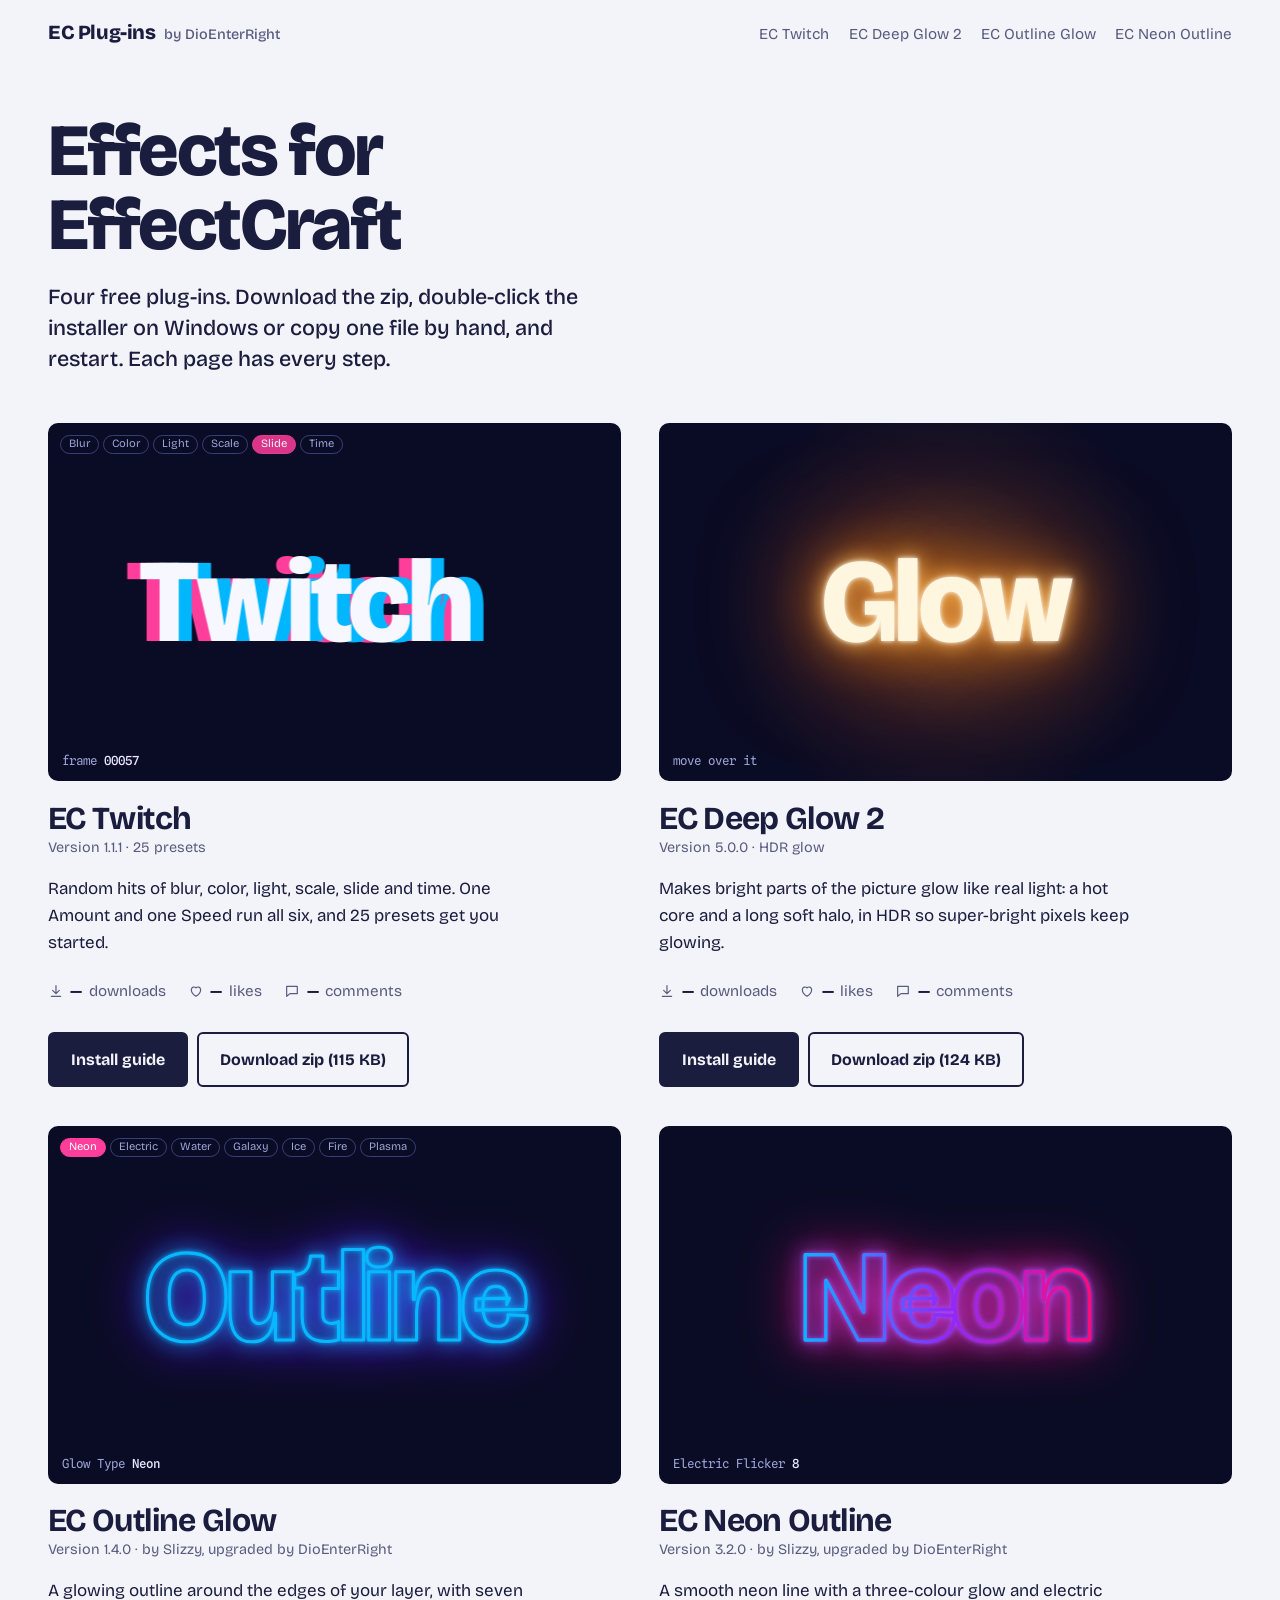
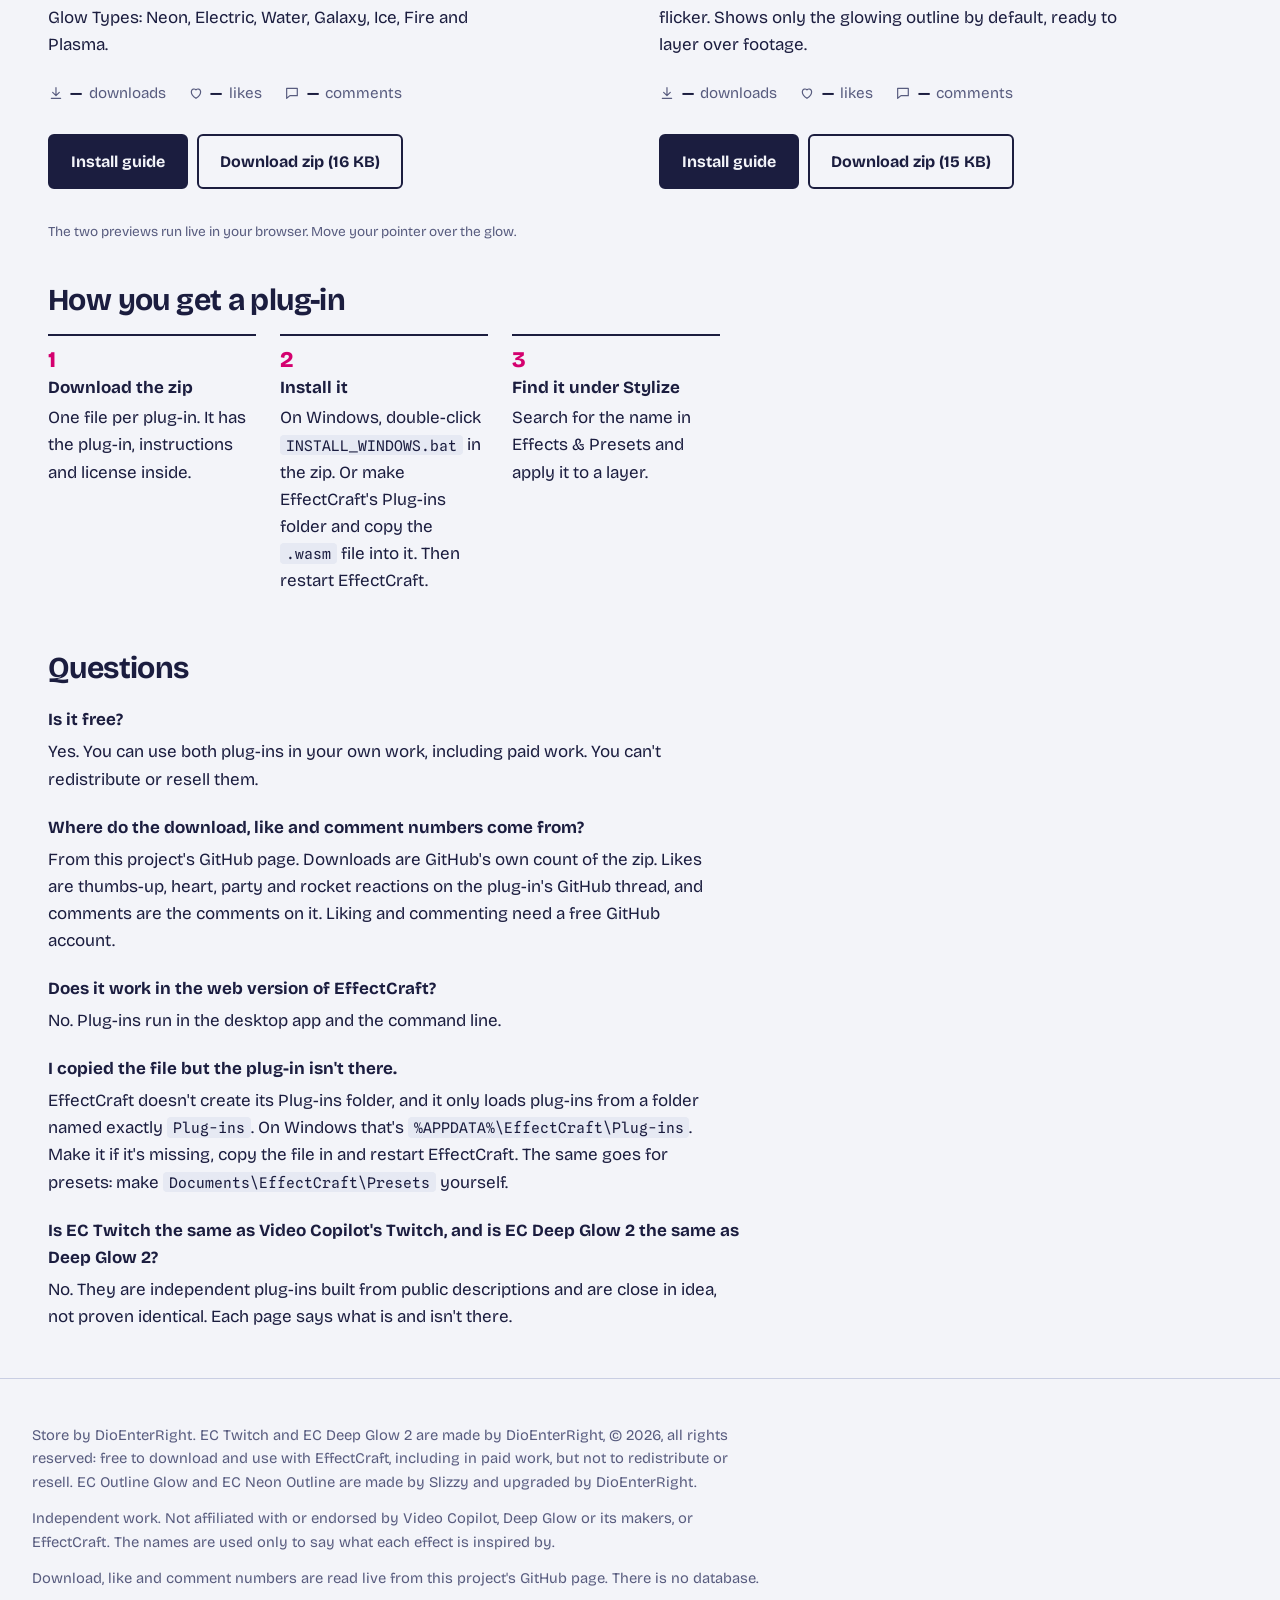
==== commit e9bee91d: "EC Deep Glow 2 5.0.0 + store v7" ====
--- a/index.html
+++ b/index.html
@@ -32,13 +32,13 @@
   </a>
   <div>
     <h2><a href="twitch/">EC Twitch</a></h2>
-    <p class="meta">Version 1.1 · 25 presets</p>
+    <p class="meta">Version 1.1.1 · 25 presets</p>
   </div>
   <p class="tag">Random hits of blur, color, light, scale, slide and time. One Amount and one Speed run all six, and 25 presets get you started.</p>
   <ul class="stats" aria-label="EC Twitch numbers from GitHub"><li><svg viewBox="0 0 24 24" aria-hidden="true"><path d="M12 4v11M7 11l5 5 5-5M5 20h14"/></svg><b data-stat="downloads" data-product="twitch">—</b> downloads</li><li><svg viewBox="0 0 24 24" aria-hidden="true"><path d="M12 20s-7-4.4-7-10a4 4 0 0 1 7-2.6A4 4 0 0 1 19 10c0 5.6-7 10-7 10z"/></svg><b data-stat="likes" data-product="twitch">—</b> likes</li><li><svg viewBox="0 0 24 24" aria-hidden="true"><path d="M4 5h16v11H9l-5 4z"/></svg><b data-stat="comments" data-product="twitch">—</b> comments</li></ul>
   <div class="row">
     <a class="btn" href="twitch/">Install guide</a>
-    <a class="btn ghost" data-dl="twitch" href="downloads/EC_Twitch_v1.1.zip" download>Download zip (113 KB)</a>
+    <a class="btn ghost" data-dl="twitch" href="downloads/EC_Twitch_v1.1.1.zip" download>Download zip (115 KB)</a>
   </div>
 </article>
 <article class="tile" data-accent="dg">
@@ -48,13 +48,13 @@
   </a>
   <div>
     <h2><a href="deep-glow-2/">EC Deep Glow 2</a></h2>
-    <p class="meta">Version 4.1.1 · HDR glow</p>
+    <p class="meta">Version 5.0.0 · HDR glow</p>
   </div>
   <p class="tag">Makes bright parts of the picture glow like real light: a hot core and a long soft halo, in HDR so super-bright pixels keep glowing.</p>
   <ul class="stats" aria-label="EC Deep Glow 2 numbers from GitHub"><li><svg viewBox="0 0 24 24" aria-hidden="true"><path d="M12 4v11M7 11l5 5 5-5M5 20h14"/></svg><b data-stat="downloads" data-product="deep-glow-2">—</b> downloads</li><li><svg viewBox="0 0 24 24" aria-hidden="true"><path d="M12 20s-7-4.4-7-10a4 4 0 0 1 7-2.6A4 4 0 0 1 19 10c0 5.6-7 10-7 10z"/></svg><b data-stat="likes" data-product="deep-glow-2">—</b> likes</li><li><svg viewBox="0 0 24 24" aria-hidden="true"><path d="M4 5h16v11H9l-5 4z"/></svg><b data-stat="comments" data-product="deep-glow-2">—</b> comments</li></ul>
   <div class="row">
     <a class="btn" href="deep-glow-2/">Install guide</a>
-    <a class="btn ghost" data-dl="deep-glow-2" href="downloads/EC_Deep_Glow_2_v4.1.1.zip" download>Download zip (77 KB)</a>
+    <a class="btn ghost" data-dl="deep-glow-2" href="downloads/EC_Deep_Glow_2_v5.0.0.zip" download>Download zip (124 KB)</a>
   </div>
 </article>
 <article class="tile" data-accent="og">
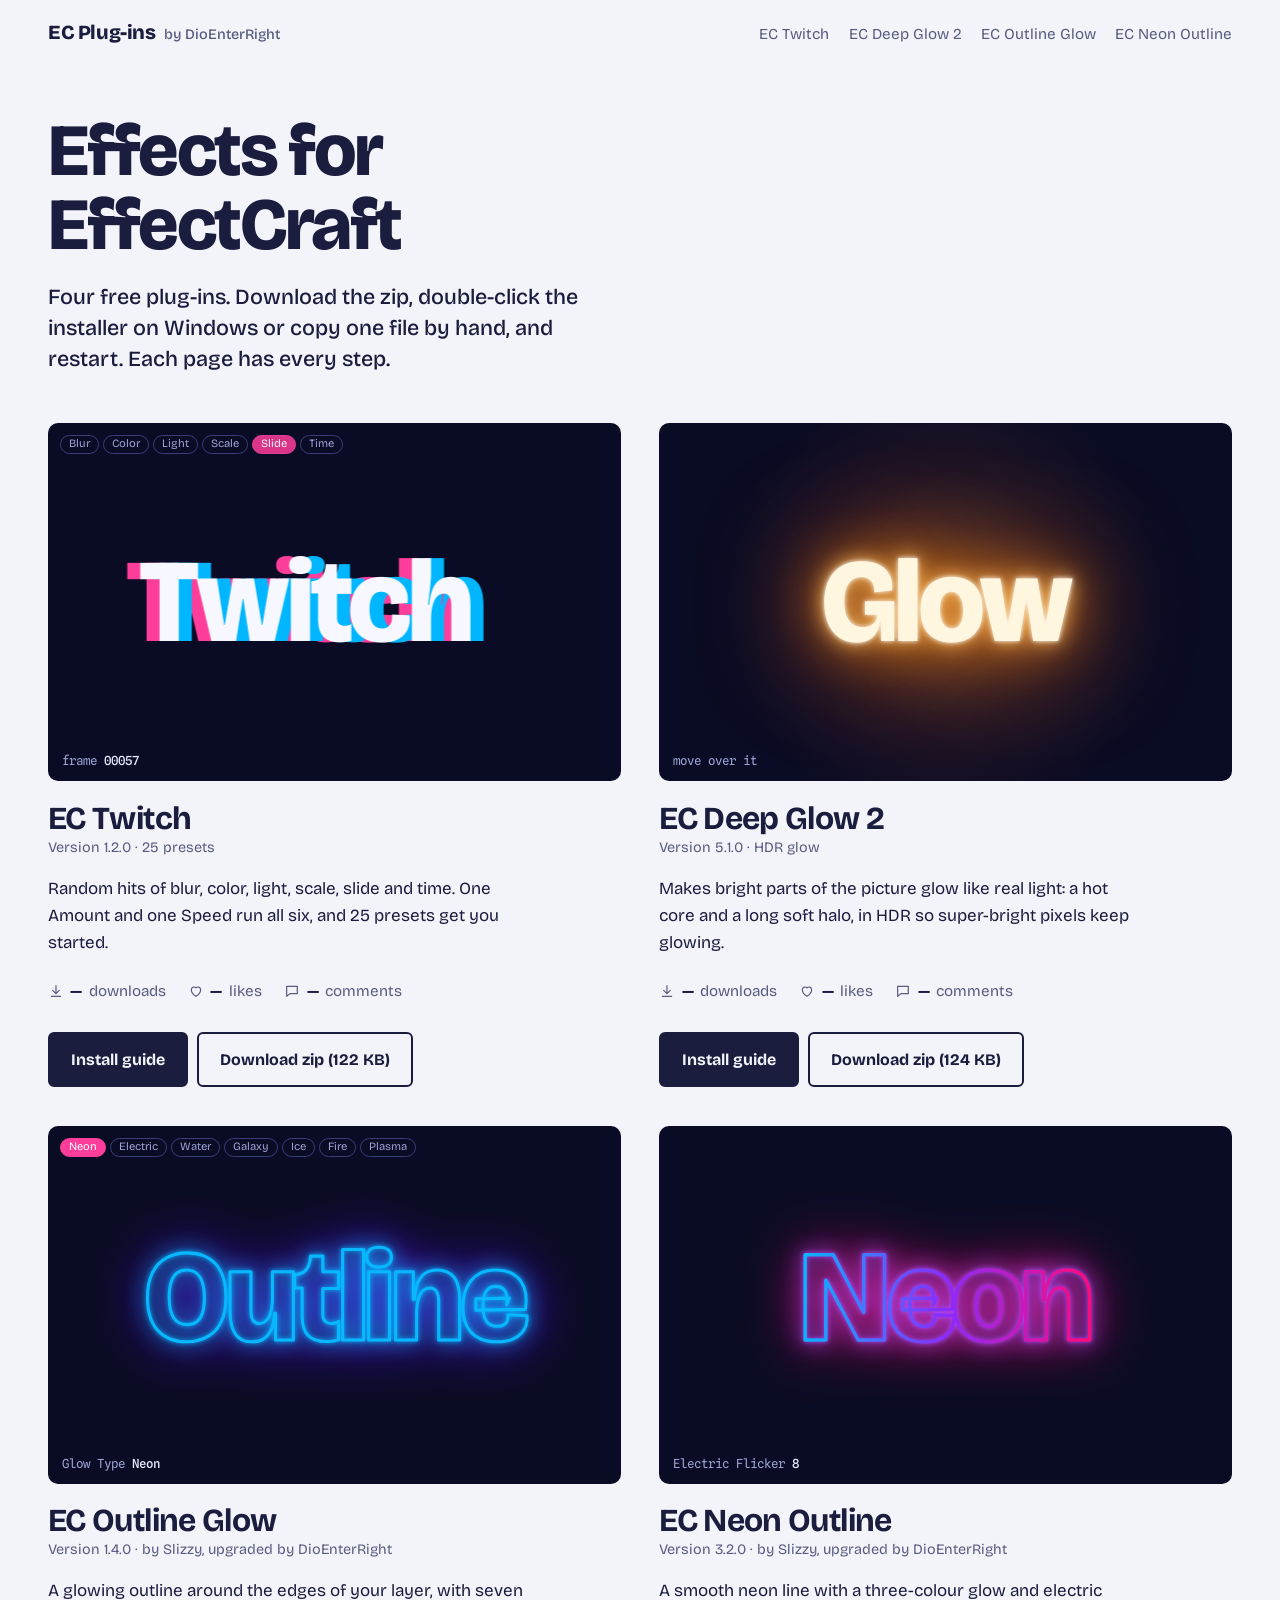
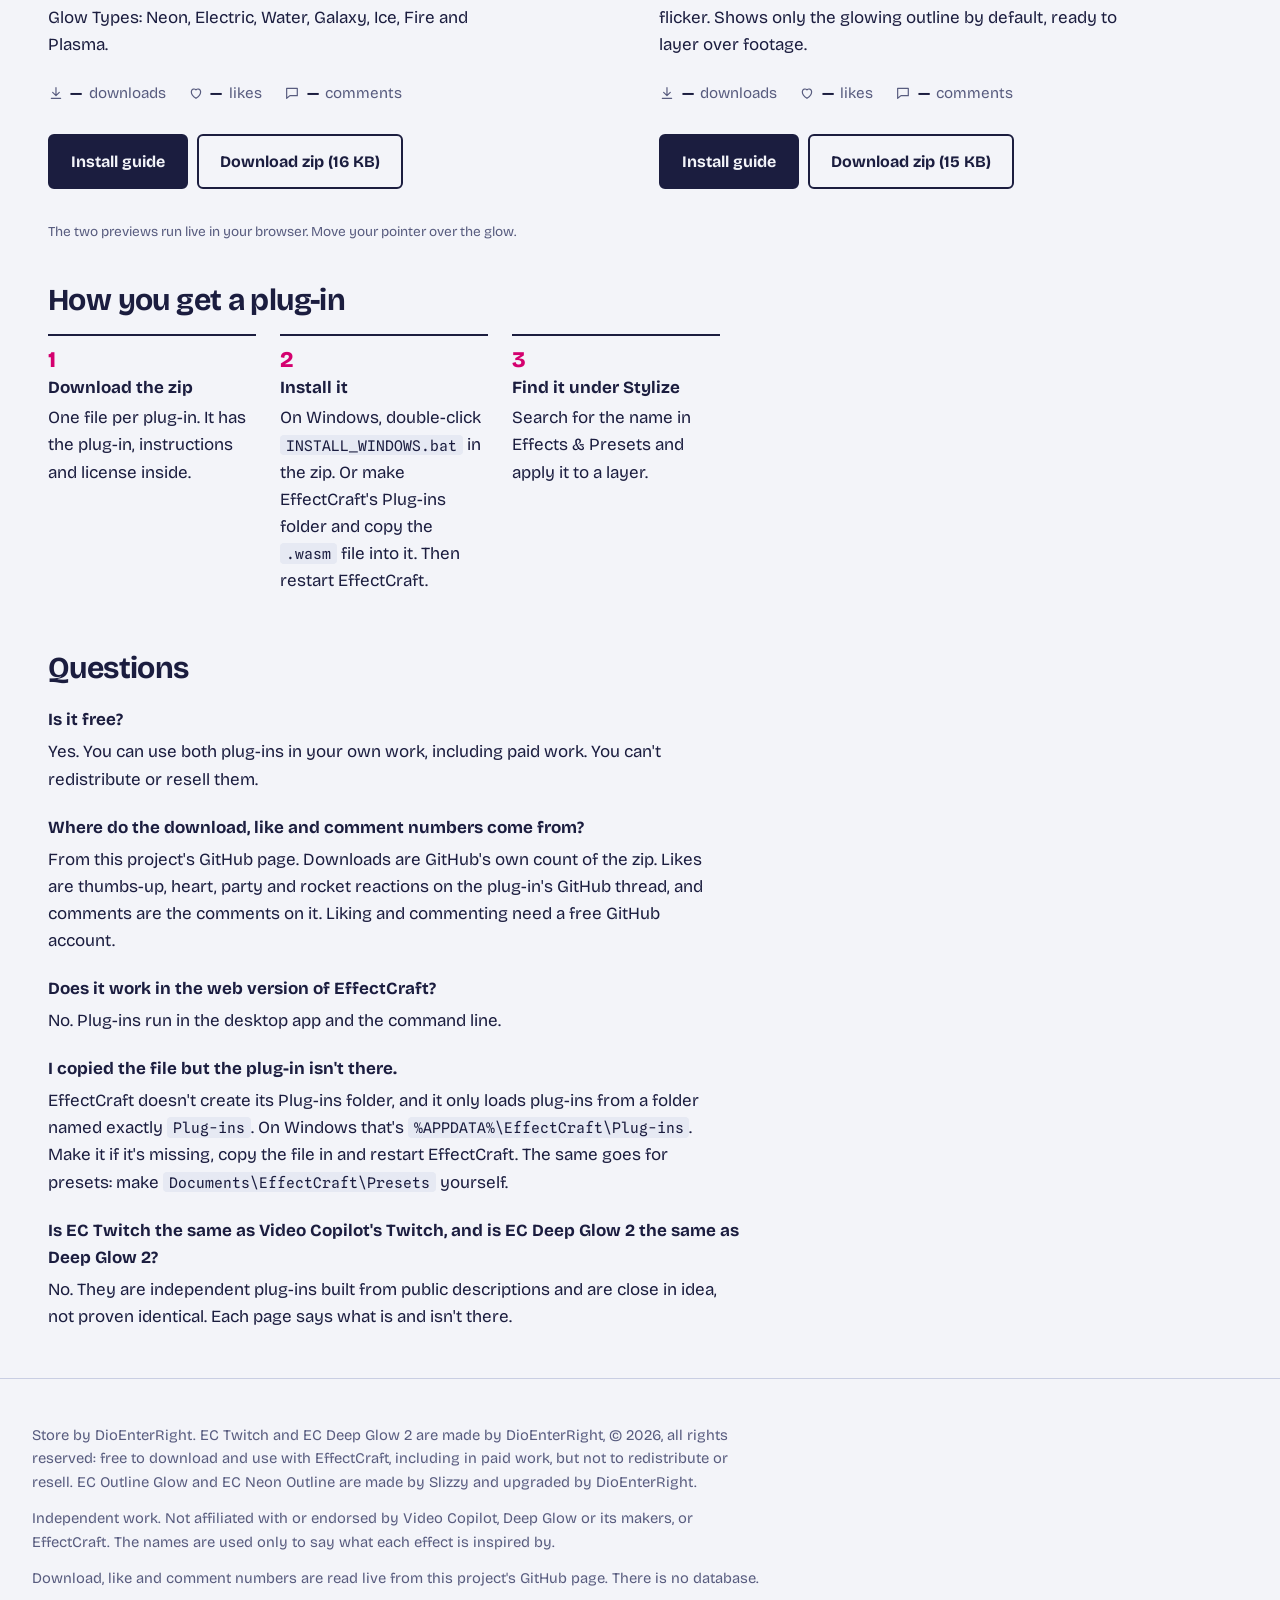
==== commit cec94dd6: "EC Twitch 1.2.0 + EC Deep Glow 2 5.1.0 + store v9" ====
--- a/index.html
+++ b/index.html
@@ -32,13 +32,13 @@
   </a>
   <div>
     <h2><a href="twitch/">EC Twitch</a></h2>
-    <p class="meta">Version 1.1.1 · 25 presets</p>
+    <p class="meta">Version 1.2.0 · 25 presets</p>
   </div>
   <p class="tag">Random hits of blur, color, light, scale, slide and time. One Amount and one Speed run all six, and 25 presets get you started.</p>
   <ul class="stats" aria-label="EC Twitch numbers from GitHub"><li><svg viewBox="0 0 24 24" aria-hidden="true"><path d="M12 4v11M7 11l5 5 5-5M5 20h14"/></svg><b data-stat="downloads" data-product="twitch">—</b> downloads</li><li><svg viewBox="0 0 24 24" aria-hidden="true"><path d="M12 20s-7-4.4-7-10a4 4 0 0 1 7-2.6A4 4 0 0 1 19 10c0 5.6-7 10-7 10z"/></svg><b data-stat="likes" data-product="twitch">—</b> likes</li><li><svg viewBox="0 0 24 24" aria-hidden="true"><path d="M4 5h16v11H9l-5 4z"/></svg><b data-stat="comments" data-product="twitch">—</b> comments</li></ul>
   <div class="row">
     <a class="btn" href="twitch/">Install guide</a>
-    <a class="btn ghost" data-dl="twitch" href="downloads/EC_Twitch_v1.1.1.zip" download>Download zip (115 KB)</a>
+    <a class="btn ghost" data-dl="twitch" href="downloads/EC_Twitch_v1.2.0.zip" download>Download zip (122 KB)</a>
   </div>
 </article>
 <article class="tile" data-accent="dg">
@@ -48,13 +48,13 @@
   </a>
   <div>
     <h2><a href="deep-glow-2/">EC Deep Glow 2</a></h2>
-    <p class="meta">Version 5.0.0 · HDR glow</p>
+    <p class="meta">Version 5.1.0 · HDR glow</p>
   </div>
   <p class="tag">Makes bright parts of the picture glow like real light: a hot core and a long soft halo, in HDR so super-bright pixels keep glowing.</p>
   <ul class="stats" aria-label="EC Deep Glow 2 numbers from GitHub"><li><svg viewBox="0 0 24 24" aria-hidden="true"><path d="M12 4v11M7 11l5 5 5-5M5 20h14"/></svg><b data-stat="downloads" data-product="deep-glow-2">—</b> downloads</li><li><svg viewBox="0 0 24 24" aria-hidden="true"><path d="M12 20s-7-4.4-7-10a4 4 0 0 1 7-2.6A4 4 0 0 1 19 10c0 5.6-7 10-7 10z"/></svg><b data-stat="likes" data-product="deep-glow-2">—</b> likes</li><li><svg viewBox="0 0 24 24" aria-hidden="true"><path d="M4 5h16v11H9l-5 4z"/></svg><b data-stat="comments" data-product="deep-glow-2">—</b> comments</li></ul>
   <div class="row">
     <a class="btn" href="deep-glow-2/">Install guide</a>
-    <a class="btn ghost" data-dl="deep-glow-2" href="downloads/EC_Deep_Glow_2_v5.0.0.zip" download>Download zip (124 KB)</a>
+    <a class="btn ghost" data-dl="deep-glow-2" href="downloads/EC_Deep_Glow_2_v5.1.0.zip" download>Download zip (124 KB)</a>
   </div>
 </article>
 <article class="tile" data-accent="og">
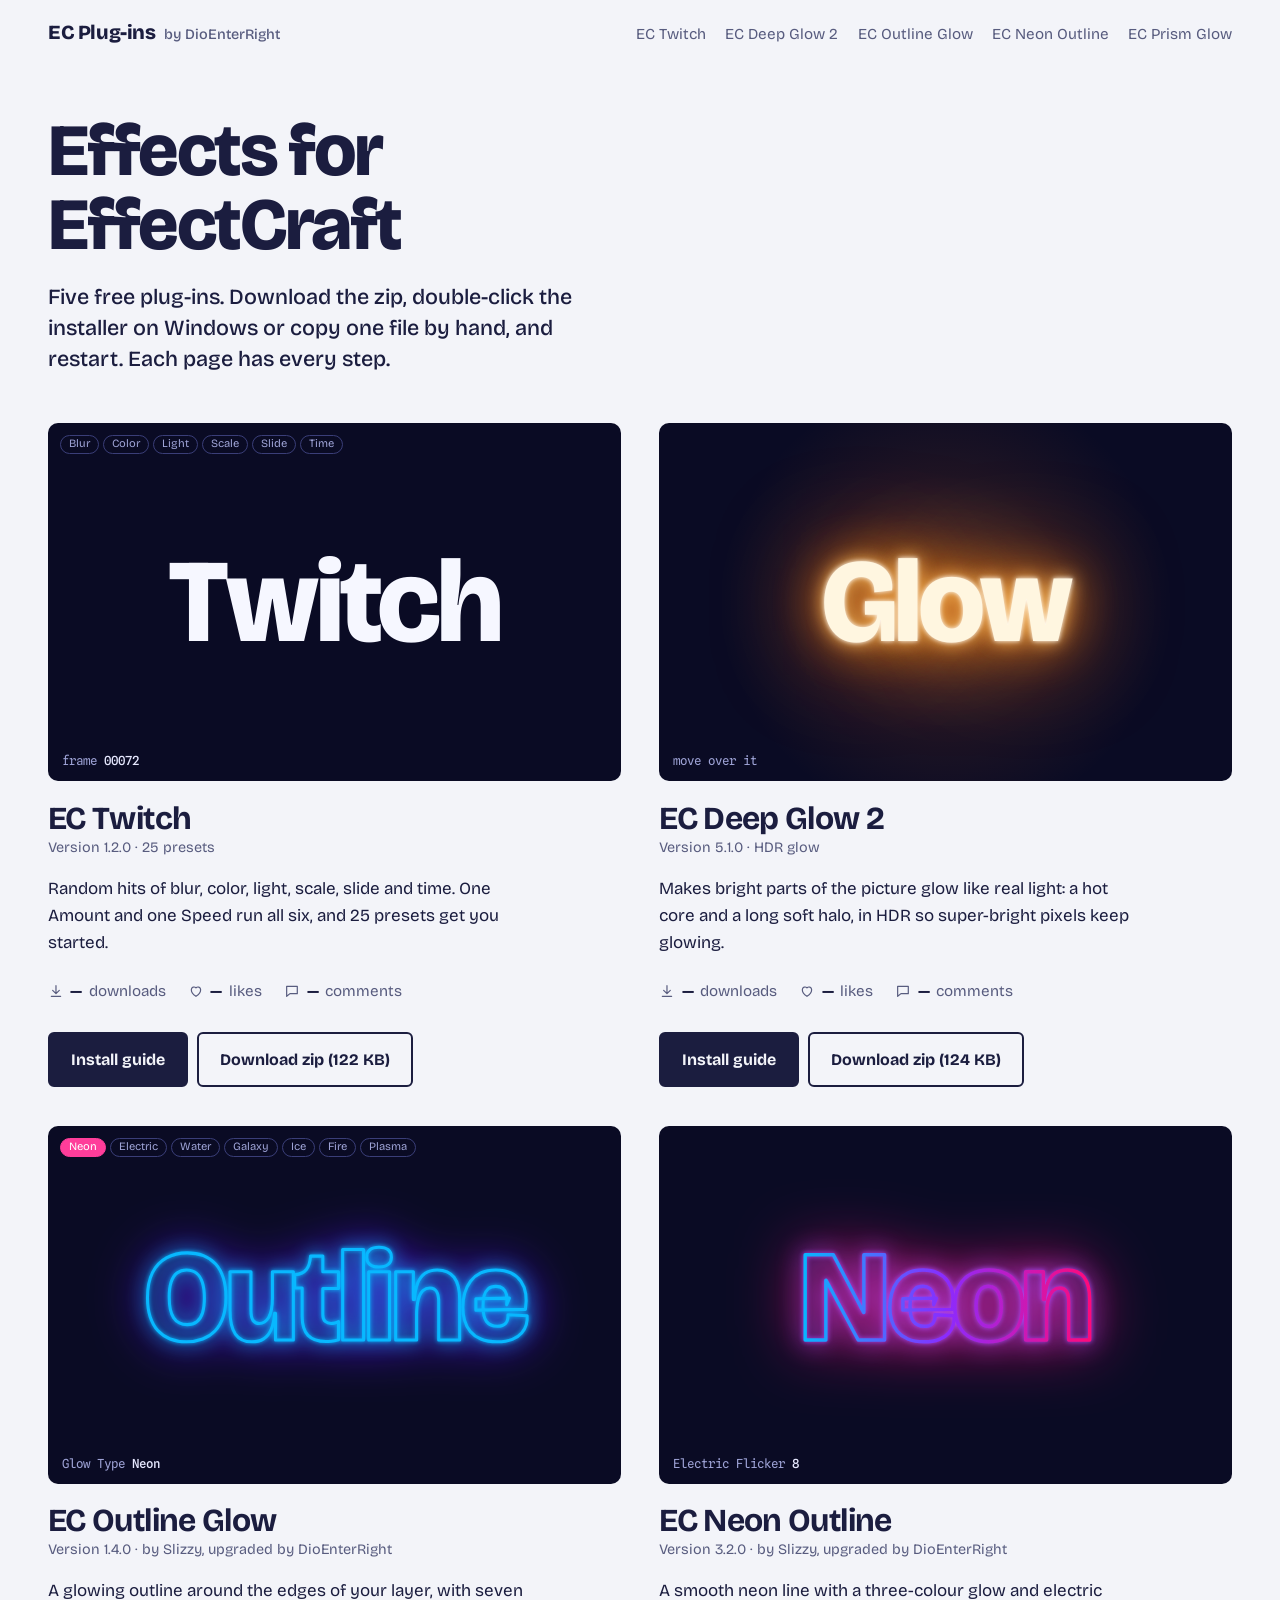
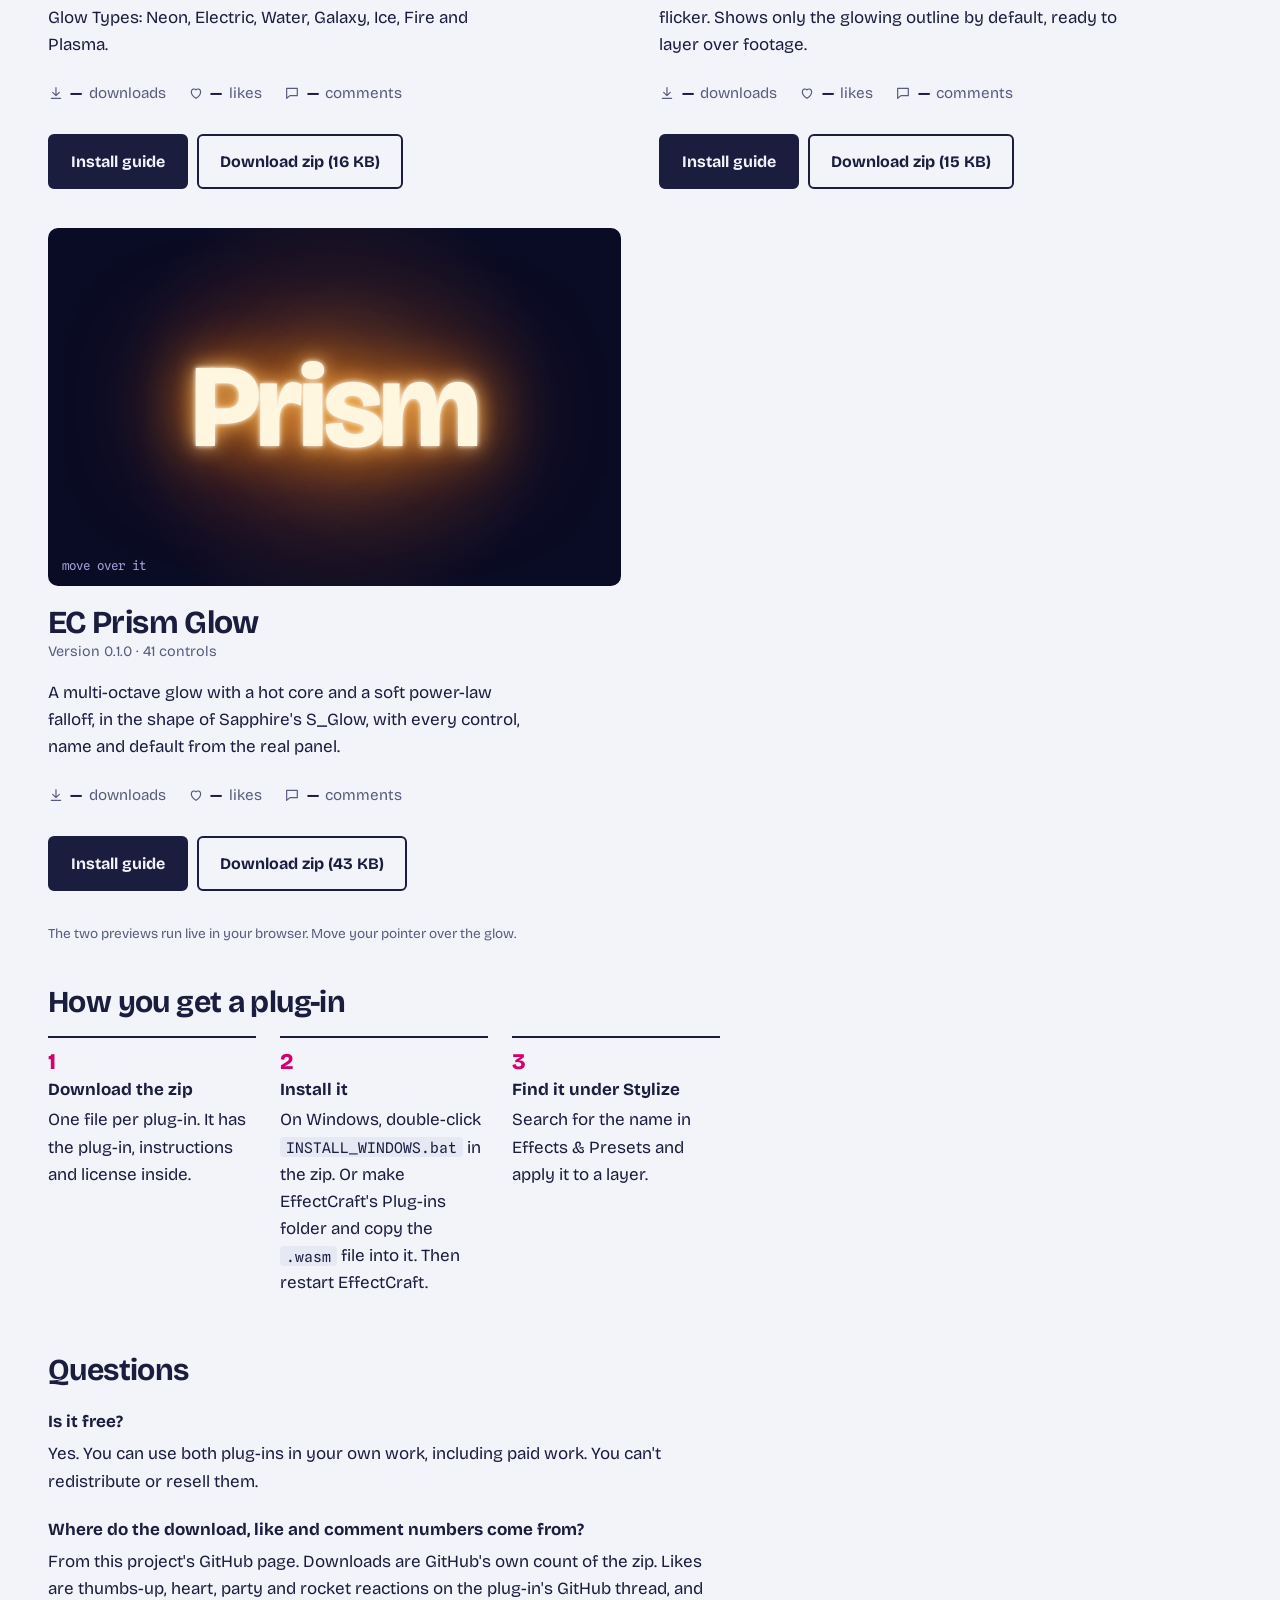
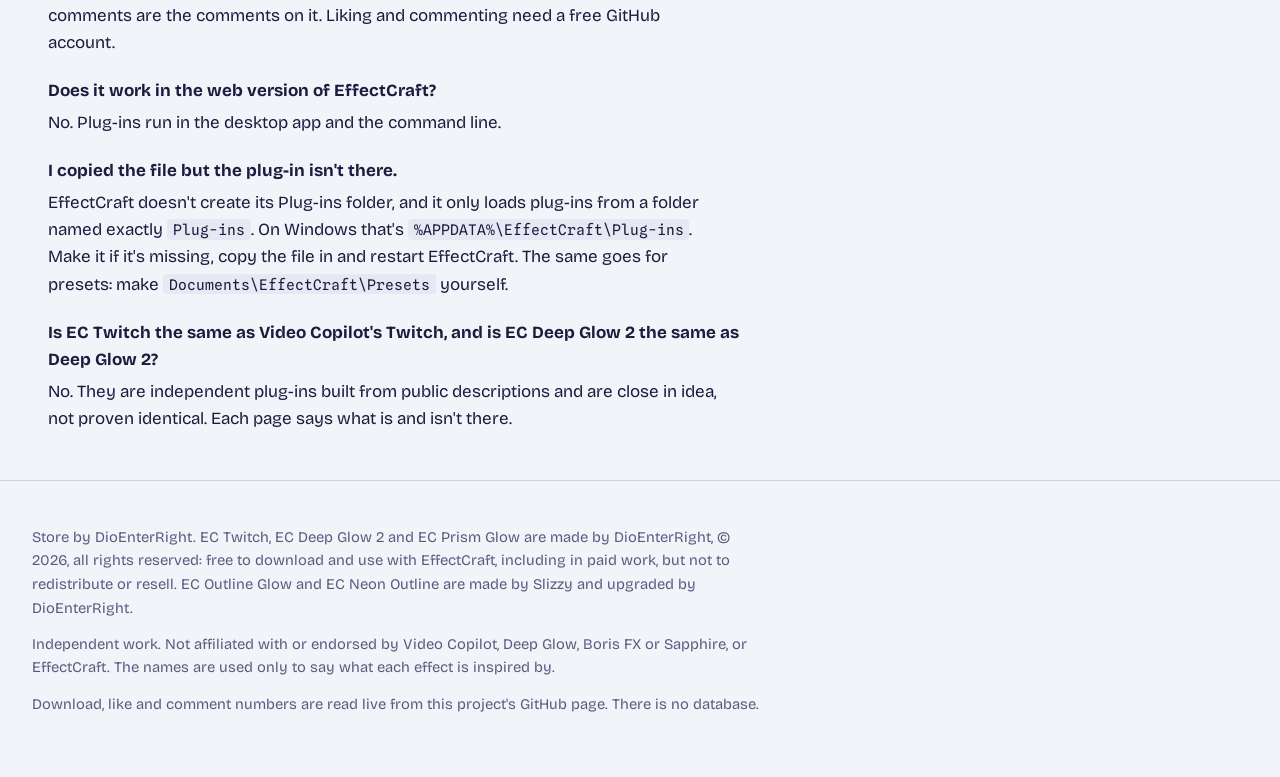
==== commit 3a70520b: "add EC Prism Glow" ====
--- a/index.html
+++ b/index.html
@@ -16,12 +16,12 @@
 <a class="skip" href="#main">Skip to the content</a>
 <header class="bar">
   <a class="brand" href="./">EC Plug-ins<small>by DioEnterRight</small></a>
-  <nav aria-label="Plug-ins"><a href="twitch/">EC Twitch</a><a href="deep-glow-2/">EC Deep Glow 2</a><a href="outline-glow/">EC Outline Glow</a><a href="neon-outline/">EC Neon Outline</a></nav>
+  <nav aria-label="Plug-ins"><a href="twitch/">EC Twitch</a><a href="deep-glow-2/">EC Deep Glow 2</a><a href="outline-glow/">EC Outline Glow</a><a href="neon-outline/">EC Neon Outline</a><a href="prism-glow/">EC Prism Glow</a></nav>
 </header>
 <main id="main">
 <div class="intro">
   <h1>Effects for EffectCraft</h1>
-  <p>Four free plug-ins. Download the zip, double-click the installer on Windows or copy one file by hand, and restart. Each page has every step.</p>
+  <p>Five free plug-ins. Download the zip, double-click the installer on Windows or copy one file by hand, and restart. Each page has every step.</p>
 </div>
 <div class="shelf">
 <article class="tile" data-accent="twitch">
@@ -90,6 +90,22 @@
     <a class="btn ghost" data-dl="neon-outline" href="downloads/EC_Neon_Outline_v3.2.0.zip" download>Download zip (15 KB)</a>
   </div>
 </article>
+<article class="tile" data-accent="pg">
+  <a class="stage glow" data-live="glow" href="prism-glow/" aria-label="Open the EC Prism Glow page">
+    <p class="word" aria-hidden="true"><span>Prism</span></p>
+    <p class="cap" aria-hidden="true">move over it</p>
+  </a>
+  <div>
+    <h2><a href="prism-glow/">EC Prism Glow</a></h2>
+    <p class="meta">Version 0.1.0 · 41 controls</p>
+  </div>
+  <p class="tag">A multi-octave glow with a hot core and a soft power-law falloff, in the shape of Sapphire's S_Glow, with every control, name and default from the real panel.</p>
+  <ul class="stats" aria-label="EC Prism Glow numbers from GitHub"><li><svg viewBox="0 0 24 24" aria-hidden="true"><path d="M12 4v11M7 11l5 5 5-5M5 20h14"/></svg><b data-stat="downloads" data-product="prism-glow">—</b> downloads</li><li><svg viewBox="0 0 24 24" aria-hidden="true"><path d="M12 20s-7-4.4-7-10a4 4 0 0 1 7-2.6A4 4 0 0 1 19 10c0 5.6-7 10-7 10z"/></svg><b data-stat="likes" data-product="prism-glow">—</b> likes</li><li><svg viewBox="0 0 24 24" aria-hidden="true"><path d="M4 5h16v11H9l-5 4z"/></svg><b data-stat="comments" data-product="prism-glow">—</b> comments</li></ul>
+  <div class="row">
+    <a class="btn" href="prism-glow/">Install guide</a>
+    <a class="btn ghost" data-dl="prism-glow" href="downloads/EC_Prism_Glow_v0.1.0.zip" download>Download zip (43 KB)</a>
+  </div>
+</article>
 </div>
 <p class="meta" data-live-note style="max-width:76rem;margin:0 auto;padding:0 16px;color:var(--muted);font-size:.85rem">The two previews run live in your browser. Move your pointer over the glow.</p>
 
@@ -120,8 +136,8 @@
 </main>
 <footer>
   <div class="in">
-    <p>Store by DioEnterRight. EC Twitch and EC Deep Glow 2 are made by DioEnterRight, © 2026, all rights reserved: free to download and use with EffectCraft, including in paid work, but not to redistribute or resell. EC Outline Glow and EC Neon Outline are made by Slizzy and upgraded by DioEnterRight.</p>
-    <p>Independent work. Not affiliated with or endorsed by Video Copilot, Deep Glow or its makers, or EffectCraft. The names are used only to say what each effect is inspired by.</p>
+    <p>Store by DioEnterRight. EC Twitch, EC Deep Glow 2 and EC Prism Glow are made by DioEnterRight, © 2026, all rights reserved: free to download and use with EffectCraft, including in paid work, but not to redistribute or resell. EC Outline Glow and EC Neon Outline are made by Slizzy and upgraded by DioEnterRight.</p>
+    <p>Independent work. Not affiliated with or endorsed by Video Copilot, Deep Glow, Boris FX or Sapphire, or EffectCraft. The names are used only to say what each effect is inspired by.</p>
     <p>Download, like and comment numbers are read live from this project's GitHub page. There is no database.</p>
   </div>
 </footer>
--- a/assets/store.css
+++ b/assets/store.css
@@ -15,7 +15,9 @@
 [data-accent=dg]{--acc:var(--amb)}
 [data-accent=og]{--acc:var(--cyan)}
 [data-accent=sn]{--acc:#A23BFF}
+[data-accent=pg]{--acc:#FF8A1E}
 @media (prefers-color-scheme:dark){[data-accent=sn]{--acc:#C78BFF}}
+[data-accent=pg] .btn:hover{color:#1A1000}
 *{box-sizing:border-box}
 html{scroll-behavior:smooth;scroll-padding-top:4.5rem}
 @media (prefers-reduced-motion:reduce){html{scroll-behavior:auto}}
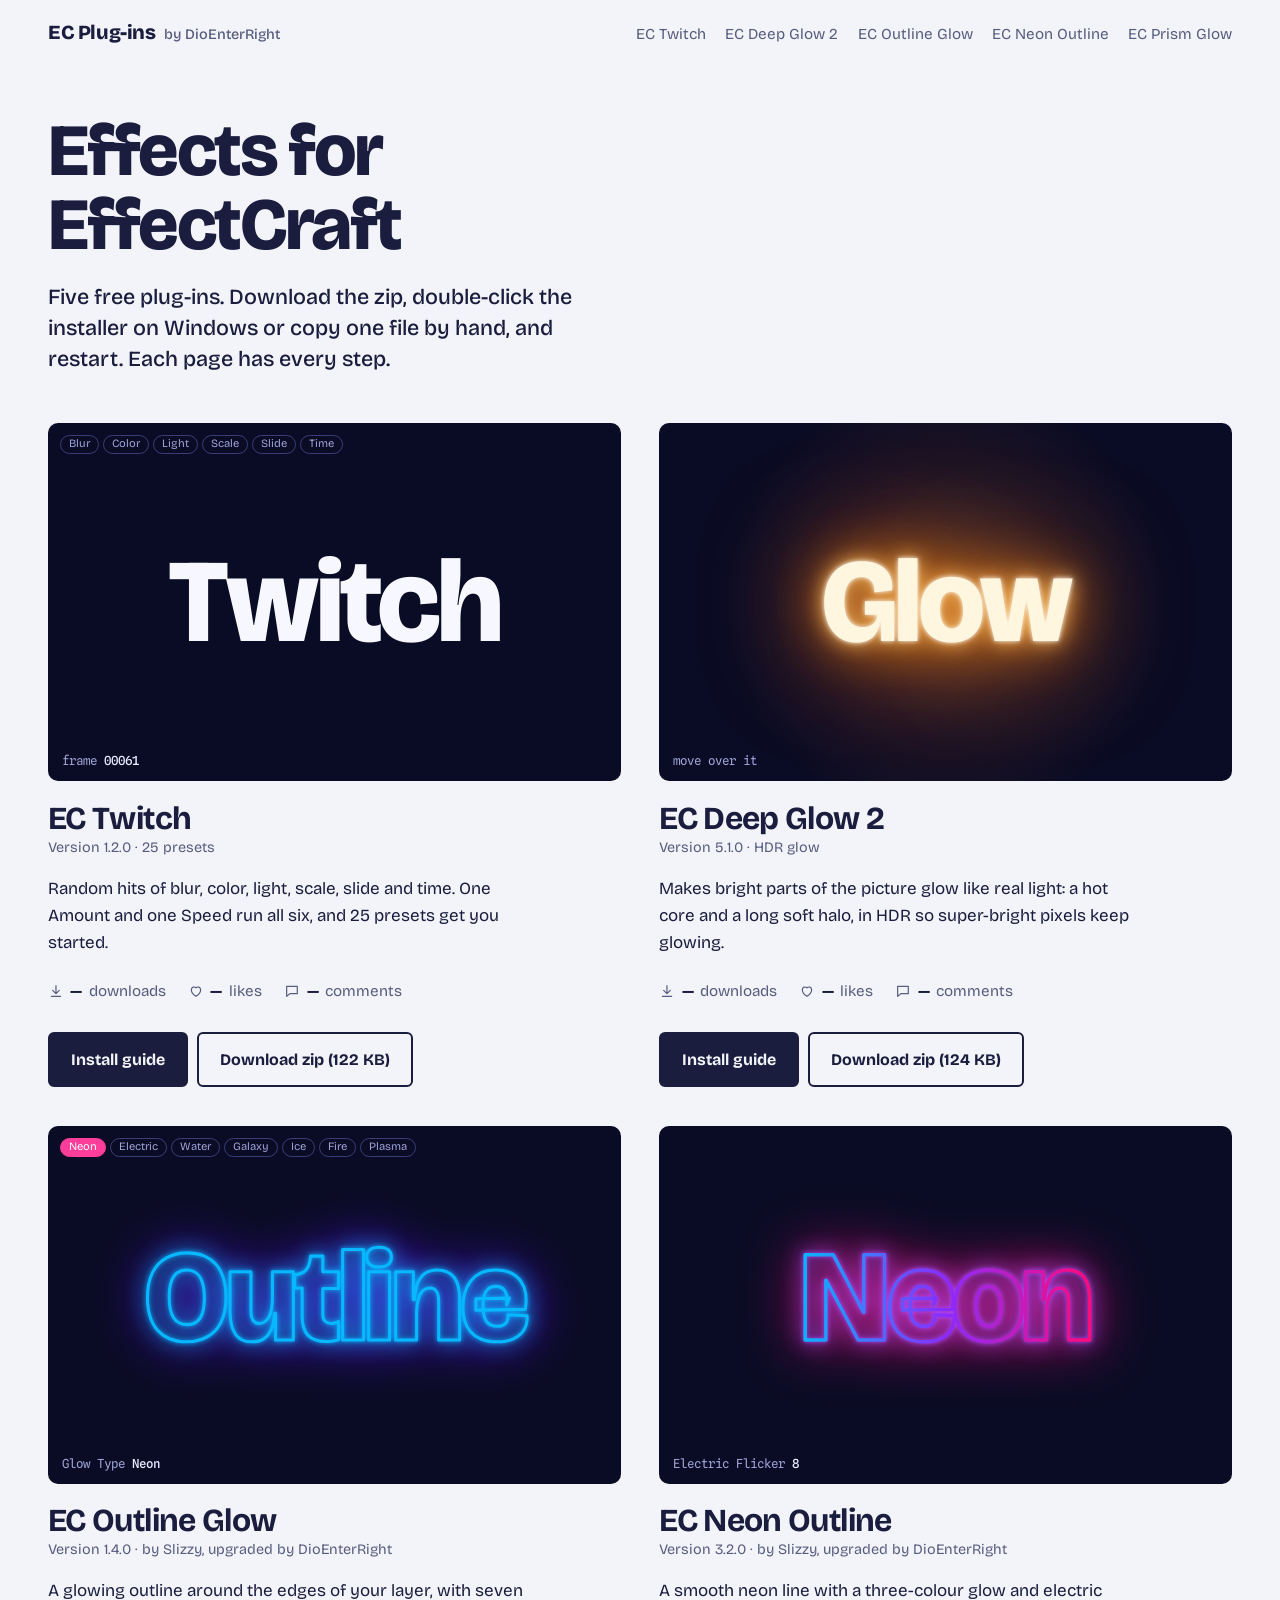
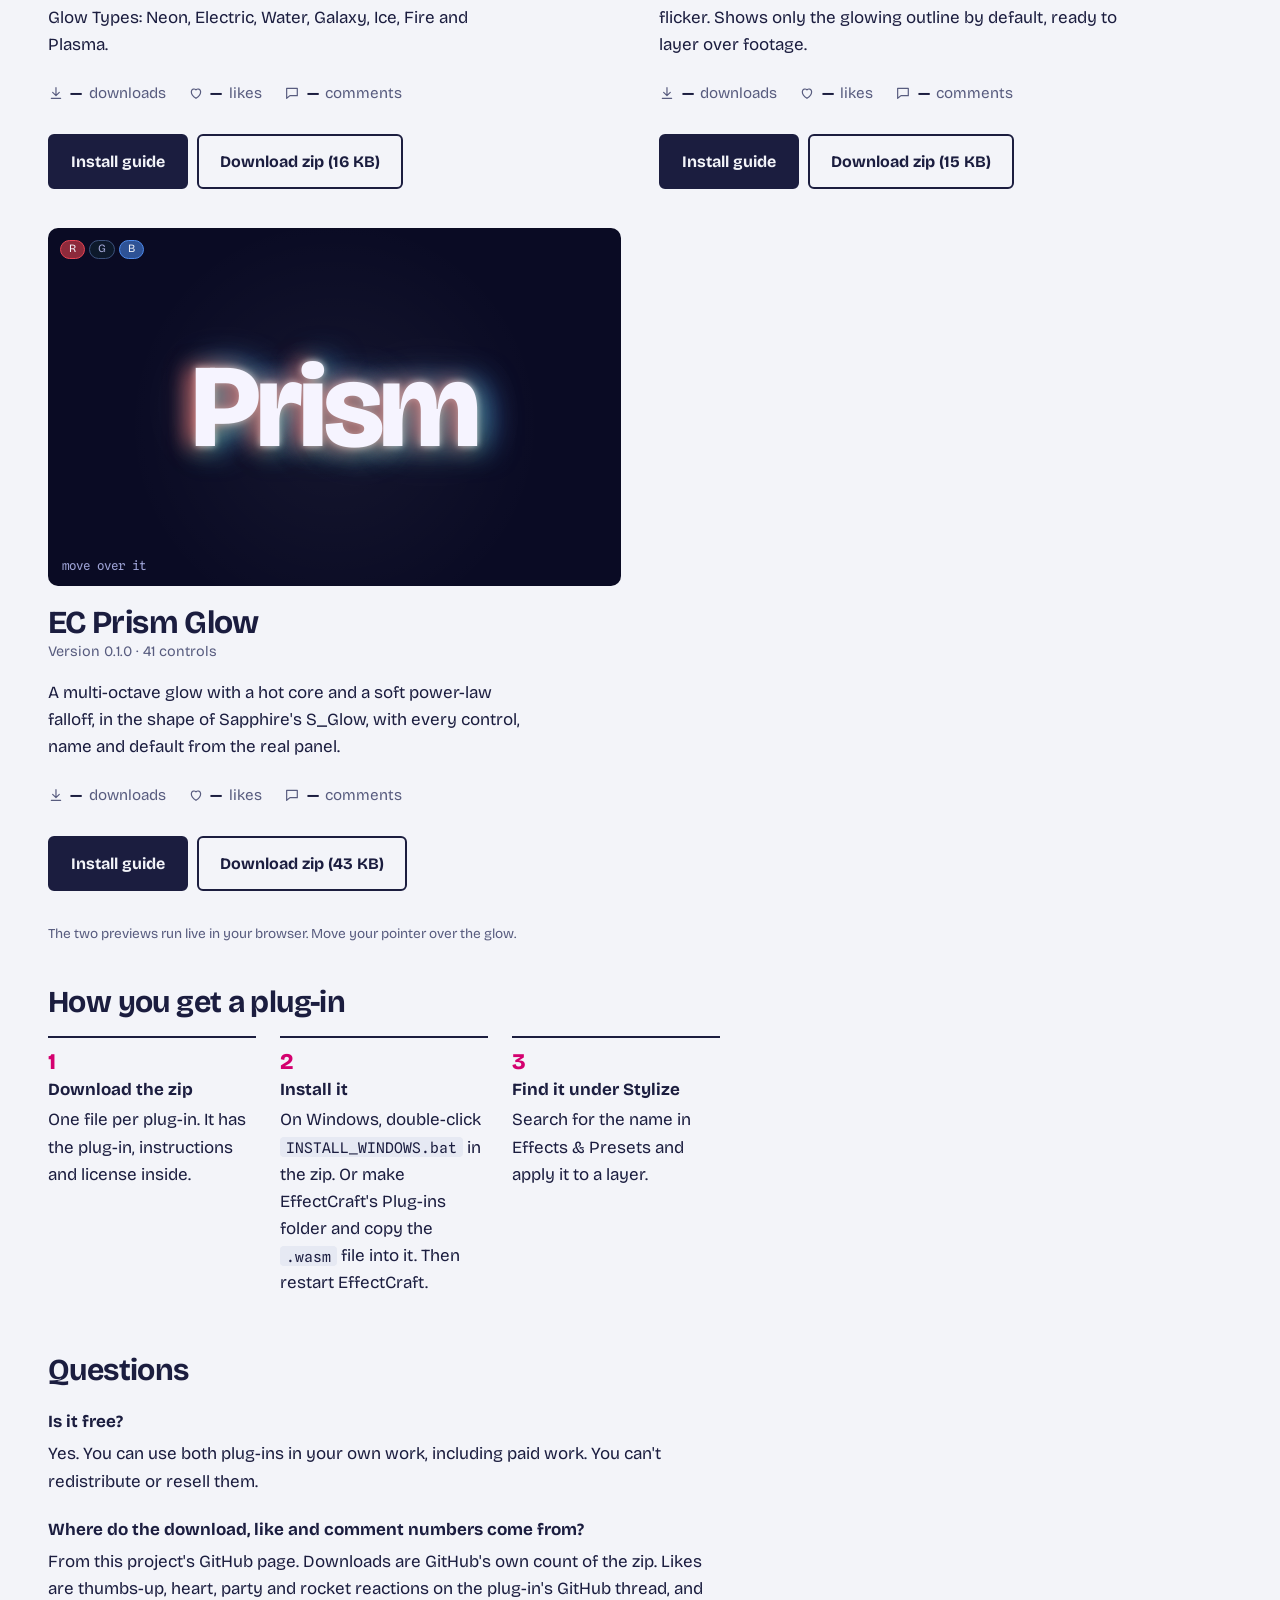
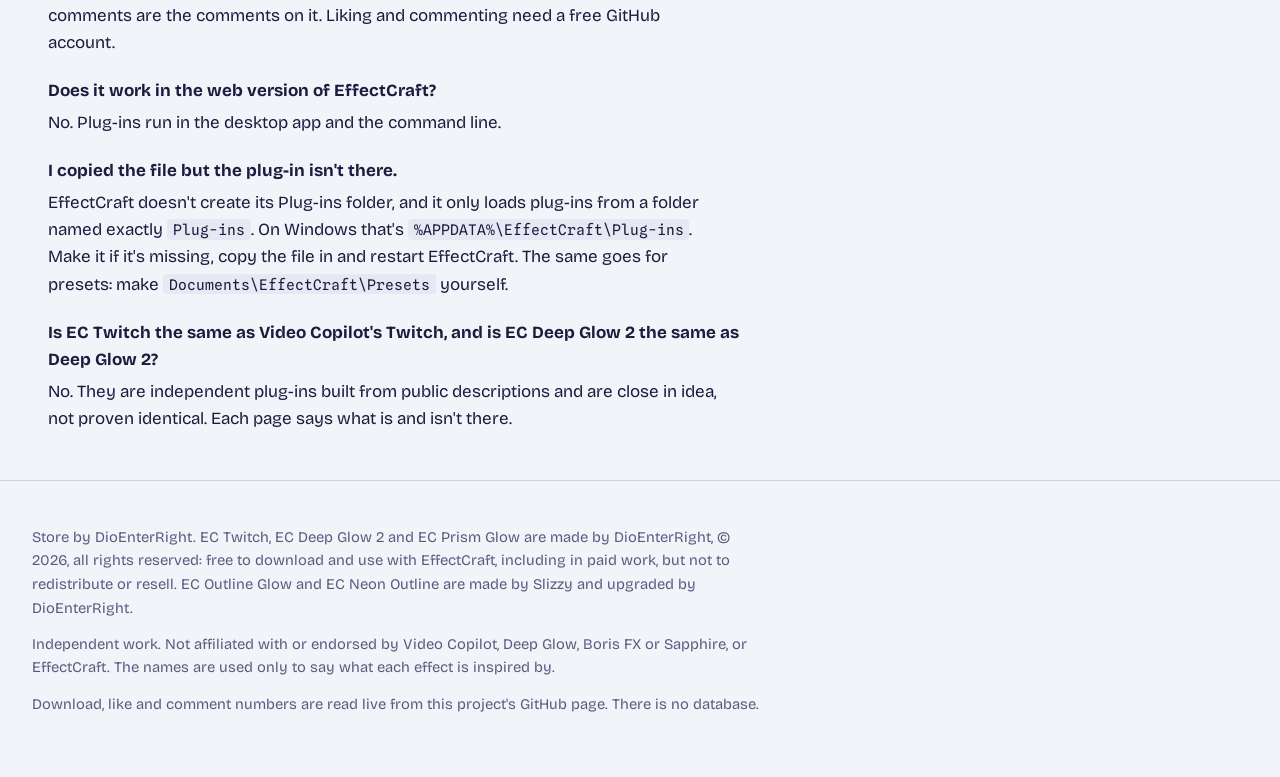
==== commit 2a0b269c: "give EC Prism Glow its own RGB-dispersion thumbnail" ====
--- a/index.html
+++ b/index.html
@@ -91,8 +91,9 @@
   </div>
 </article>
 <article class="tile" data-accent="pg">
-  <a class="stage glow" data-live="glow" href="prism-glow/" aria-label="Open the EC Prism Glow page">
+  <a class="stage prism" data-live="prism" href="prism-glow/" aria-label="Open the EC Prism Glow page">
     <p class="word" aria-hidden="true"><span>Prism</span></p>
+    <ul class="pills" aria-hidden="true"><li>R</li><li>G</li><li>B</li></ul>
     <p class="cap" aria-hidden="true">move over it</p>
   </a>
   <div>
--- a/assets/store.css
+++ b/assets/store.css
@@ -68,6 +68,21 @@
 .stage.glow{--g:.8;--px:50%;--py:50%}
 .stage.glow::before{content:"";position:absolute;inset:0;z-index:0;background:radial-gradient(circle at var(--px) var(--py),rgba(255,170,60,calc(.30 * var(--g))),rgba(255,120,30,calc(.10 * var(--g))) 38%,transparent 66%)}
 .stage.glow .word{color:#FFF6E0;text-shadow:0 0 calc(var(--g) * 6px) #fff,0 0 calc(var(--g) * 22px) #FFC060,0 0 calc(var(--g) * 60px) #FF8A1E,0 0 calc(var(--g) * 130px) #FF6A00}
+
+/* EC Prism Glow: red/green/blue channel dispersion, same idea as Width Red/Green/Blue */
+.stage.prism{--g:.75;--d:8px}
+.stage.prism::before{content:"";position:absolute;inset:0;z-index:0;background:radial-gradient(circle at 50% 55%,rgba(255,255,255,calc(.06 * var(--g))),transparent 60%)}
+.stage.prism .word{color:#F6F4FF}
+.stage.prism .word span{text-shadow:
+    calc(var(--d) * -1) 0 calc(var(--g) * 28px) rgba(255,70,80,.7),
+    0 calc(var(--d) * .35) calc(var(--g) * 34px) rgba(70,255,150,.55),
+    var(--d) 0 calc(var(--g) * 42px) rgba(80,150,255,.75),
+    0 0 calc(var(--g) * 10px) #fff,
+    0 0 calc(var(--g) * 90px) rgba(255,255,255,.14)}
+.stage.prism .pills li{--on:0}
+.stage.prism .pills li:nth-child(1){border-color:color-mix(in srgb,#FF4650 calc(var(--on) * 100%),#3A3E78);color:color-mix(in srgb,#fff calc(var(--on) * 100%),#9EA3D6);background:color-mix(in srgb,#FF4650 calc(var(--on) * 60%),transparent)}
+.stage.prism .pills li:nth-child(2){border-color:color-mix(in srgb,#46FF96 calc(var(--on) * 100%),#3A3E78);color:color-mix(in srgb,#fff calc(var(--on) * 100%),#9EA3D6);background:color-mix(in srgb,#46FF96 calc(var(--on) * 60%),transparent)}
+.stage.prism .pills li:nth-child(3){border-color:color-mix(in srgb,#5096FF calc(var(--on) * 100%),#3A3E78);color:color-mix(in srgb,#fff calc(var(--on) * 100%),#9EA3D6);background:color-mix(in srgb,#5096FF calc(var(--on) * 60%),transparent)}
 
 .stage svg.neon{position:relative;z-index:1;width:86%;height:auto;overflow:visible;--c:#08B8FF;--c2:#5A0DFF;--g:.85;--h:0deg;
   filter:drop-shadow(0 0 calc(var(--g) * 3px) var(--c)) drop-shadow(0 0 calc(var(--g) * 12px) var(--c)) drop-shadow(0 0 calc(var(--g) * 30px) var(--c2)) hue-rotate(var(--h))}
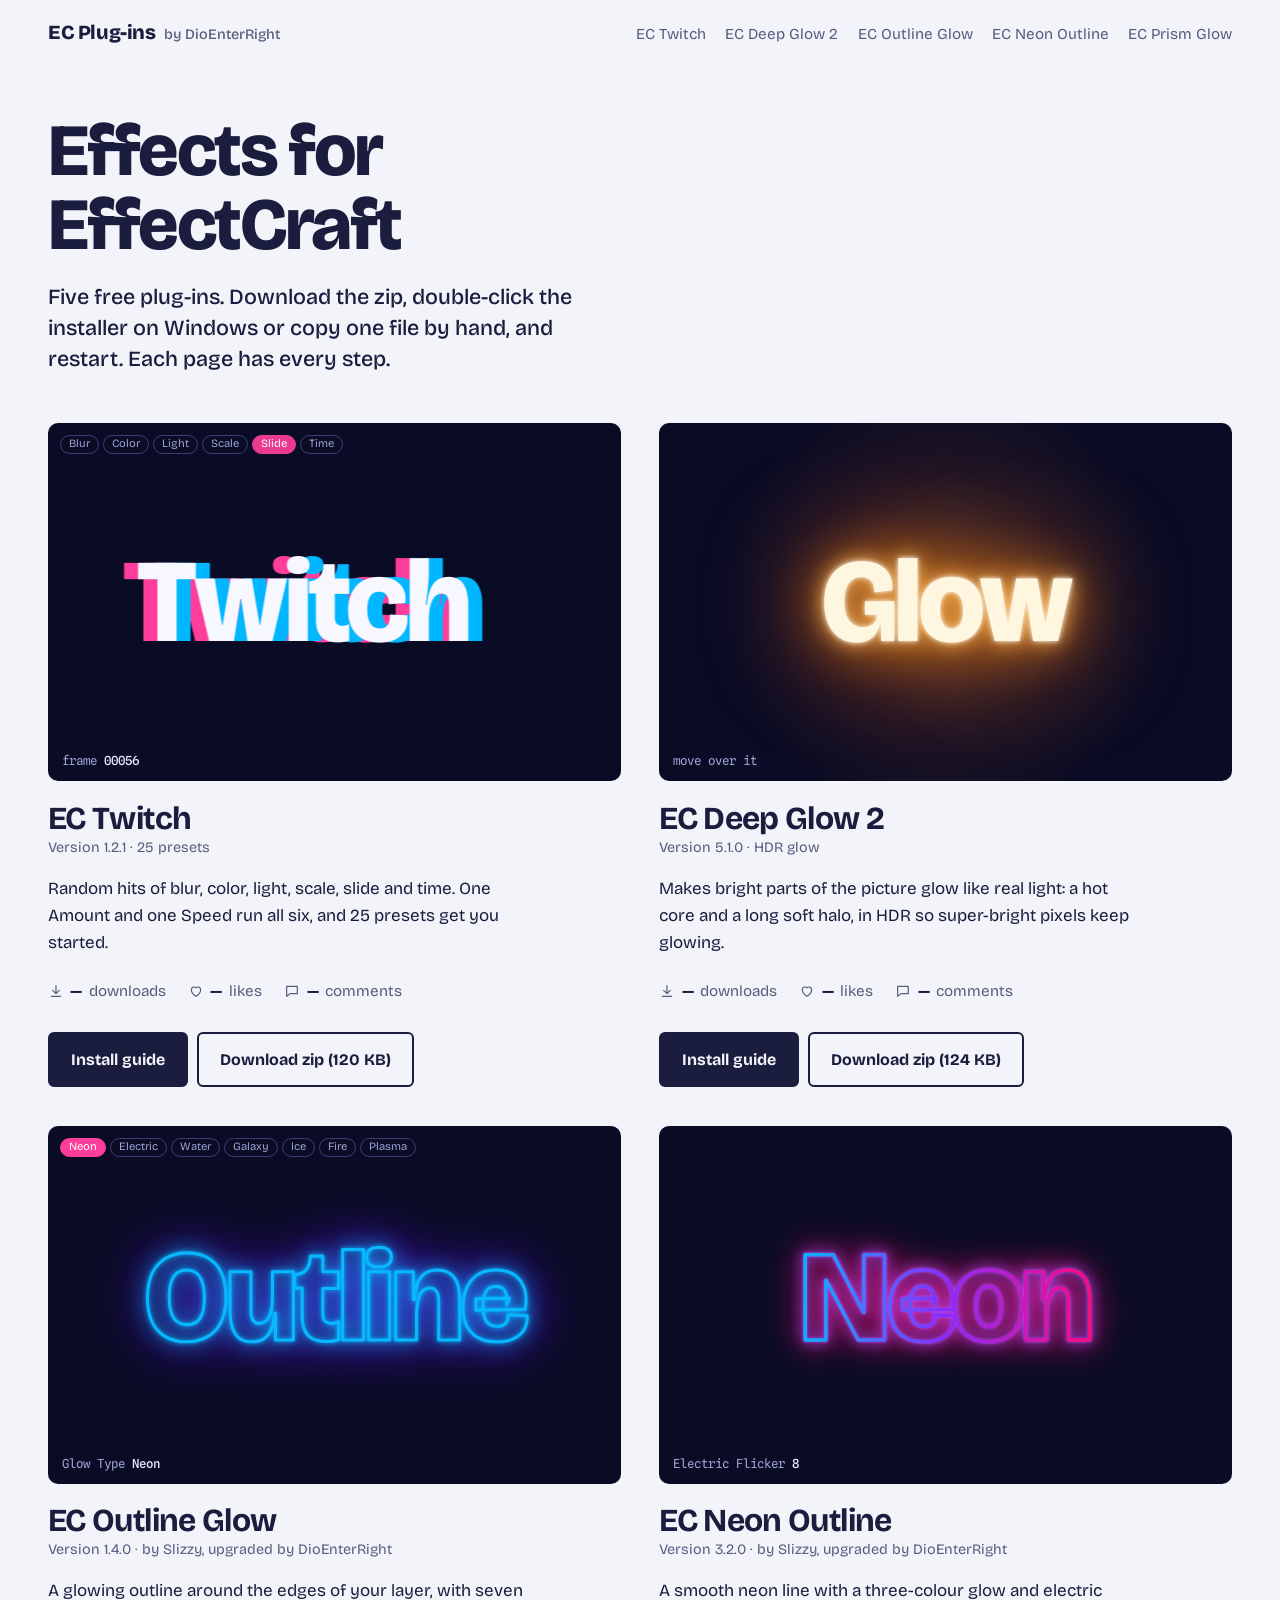
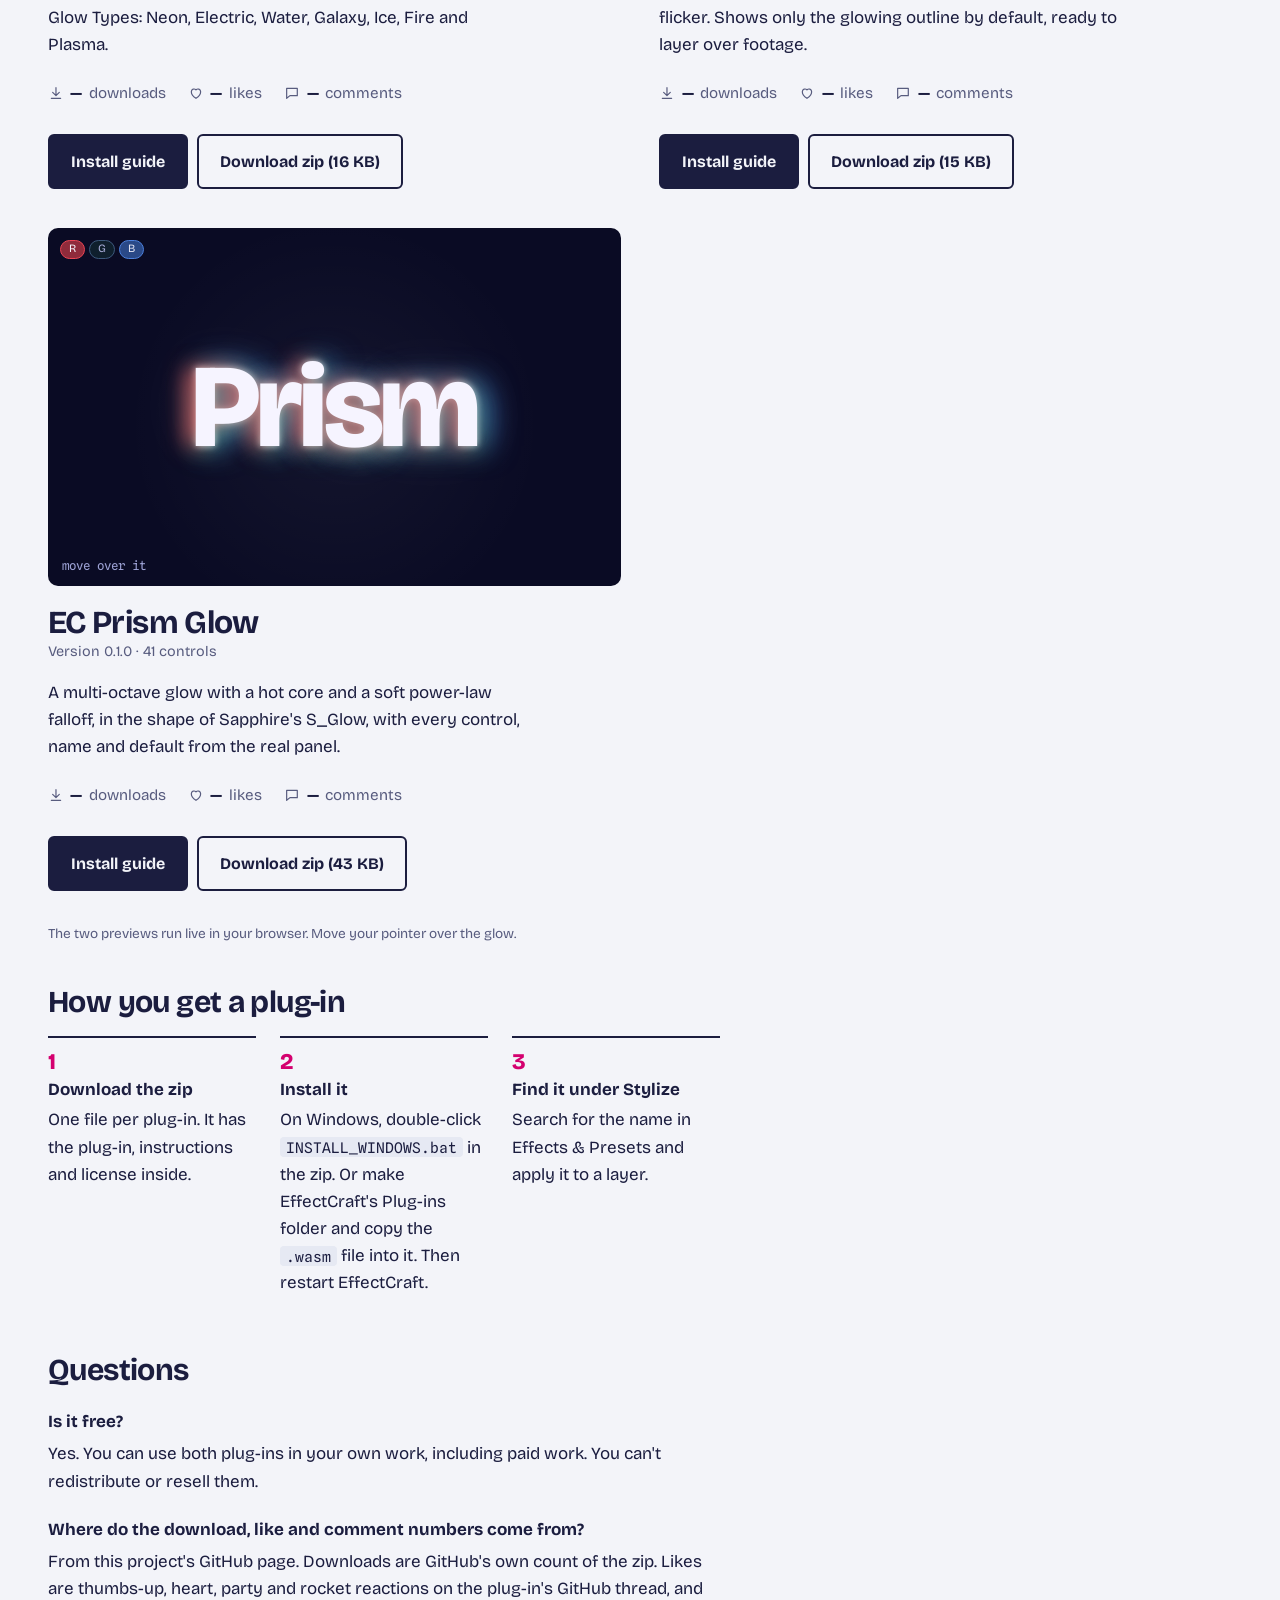
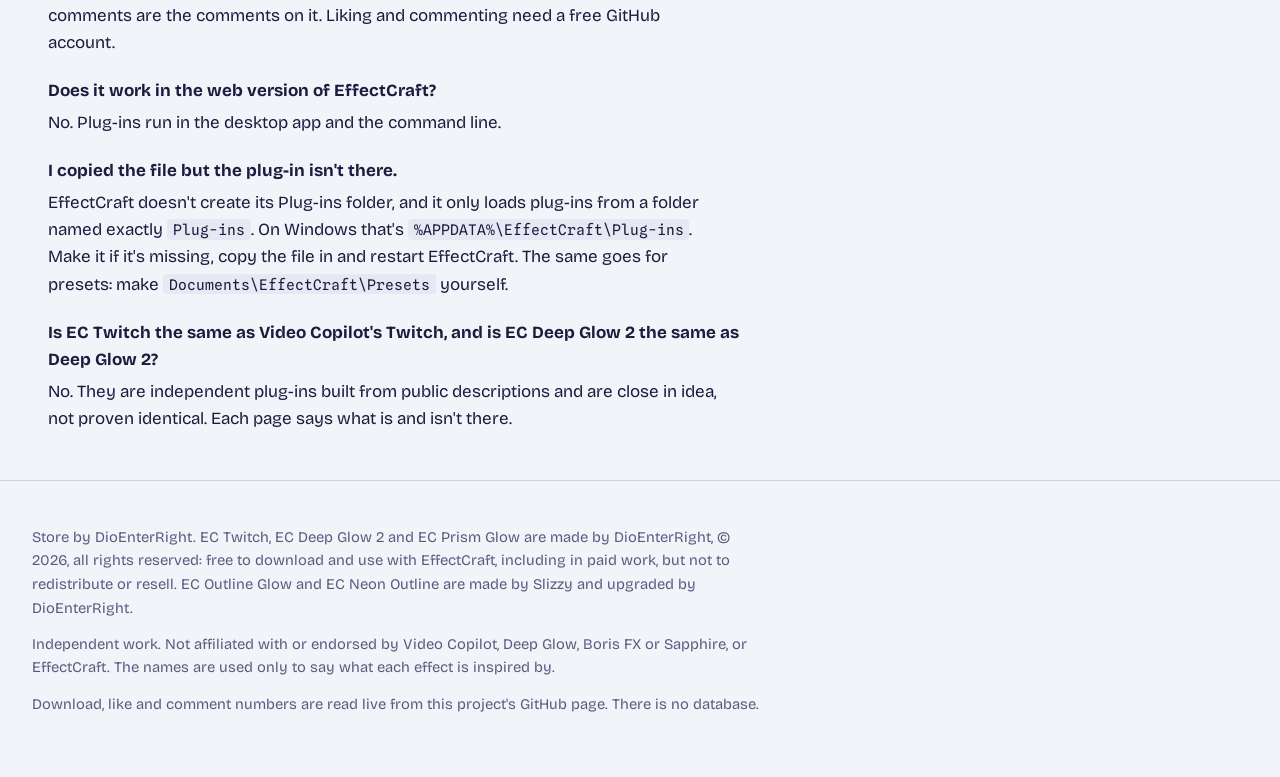
==== commit f1c41450: "Install Effect Plug-in text, setup panels, Twitch 1.2.1" ====
--- a/index.html
+++ b/index.html
@@ -32,13 +32,13 @@
   </a>
   <div>
     <h2><a href="twitch/">EC Twitch</a></h2>
-    <p class="meta">Version 1.2.0 · 25 presets</p>
+    <p class="meta">Version 1.2.1 · 25 presets</p>
   </div>
   <p class="tag">Random hits of blur, color, light, scale, slide and time. One Amount and one Speed run all six, and 25 presets get you started.</p>
   <ul class="stats" aria-label="EC Twitch numbers from GitHub"><li><svg viewBox="0 0 24 24" aria-hidden="true"><path d="M12 4v11M7 11l5 5 5-5M5 20h14"/></svg><b data-stat="downloads" data-product="twitch">—</b> downloads</li><li><svg viewBox="0 0 24 24" aria-hidden="true"><path d="M12 20s-7-4.4-7-10a4 4 0 0 1 7-2.6A4 4 0 0 1 19 10c0 5.6-7 10-7 10z"/></svg><b data-stat="likes" data-product="twitch">—</b> likes</li><li><svg viewBox="0 0 24 24" aria-hidden="true"><path d="M4 5h16v11H9l-5 4z"/></svg><b data-stat="comments" data-product="twitch">—</b> comments</li></ul>
   <div class="row">
     <a class="btn" href="twitch/">Install guide</a>
-    <a class="btn ghost" data-dl="twitch" href="downloads/EC_Twitch_v1.2.0.zip" download>Download zip (122 KB)</a>
+    <a class="btn ghost" data-dl="twitch" href="downloads/EC_Twitch_v1.2.1.zip" download>Download zip (120 KB)</a>
   </div>
 </article>
 <article class="tile" data-accent="dg">
